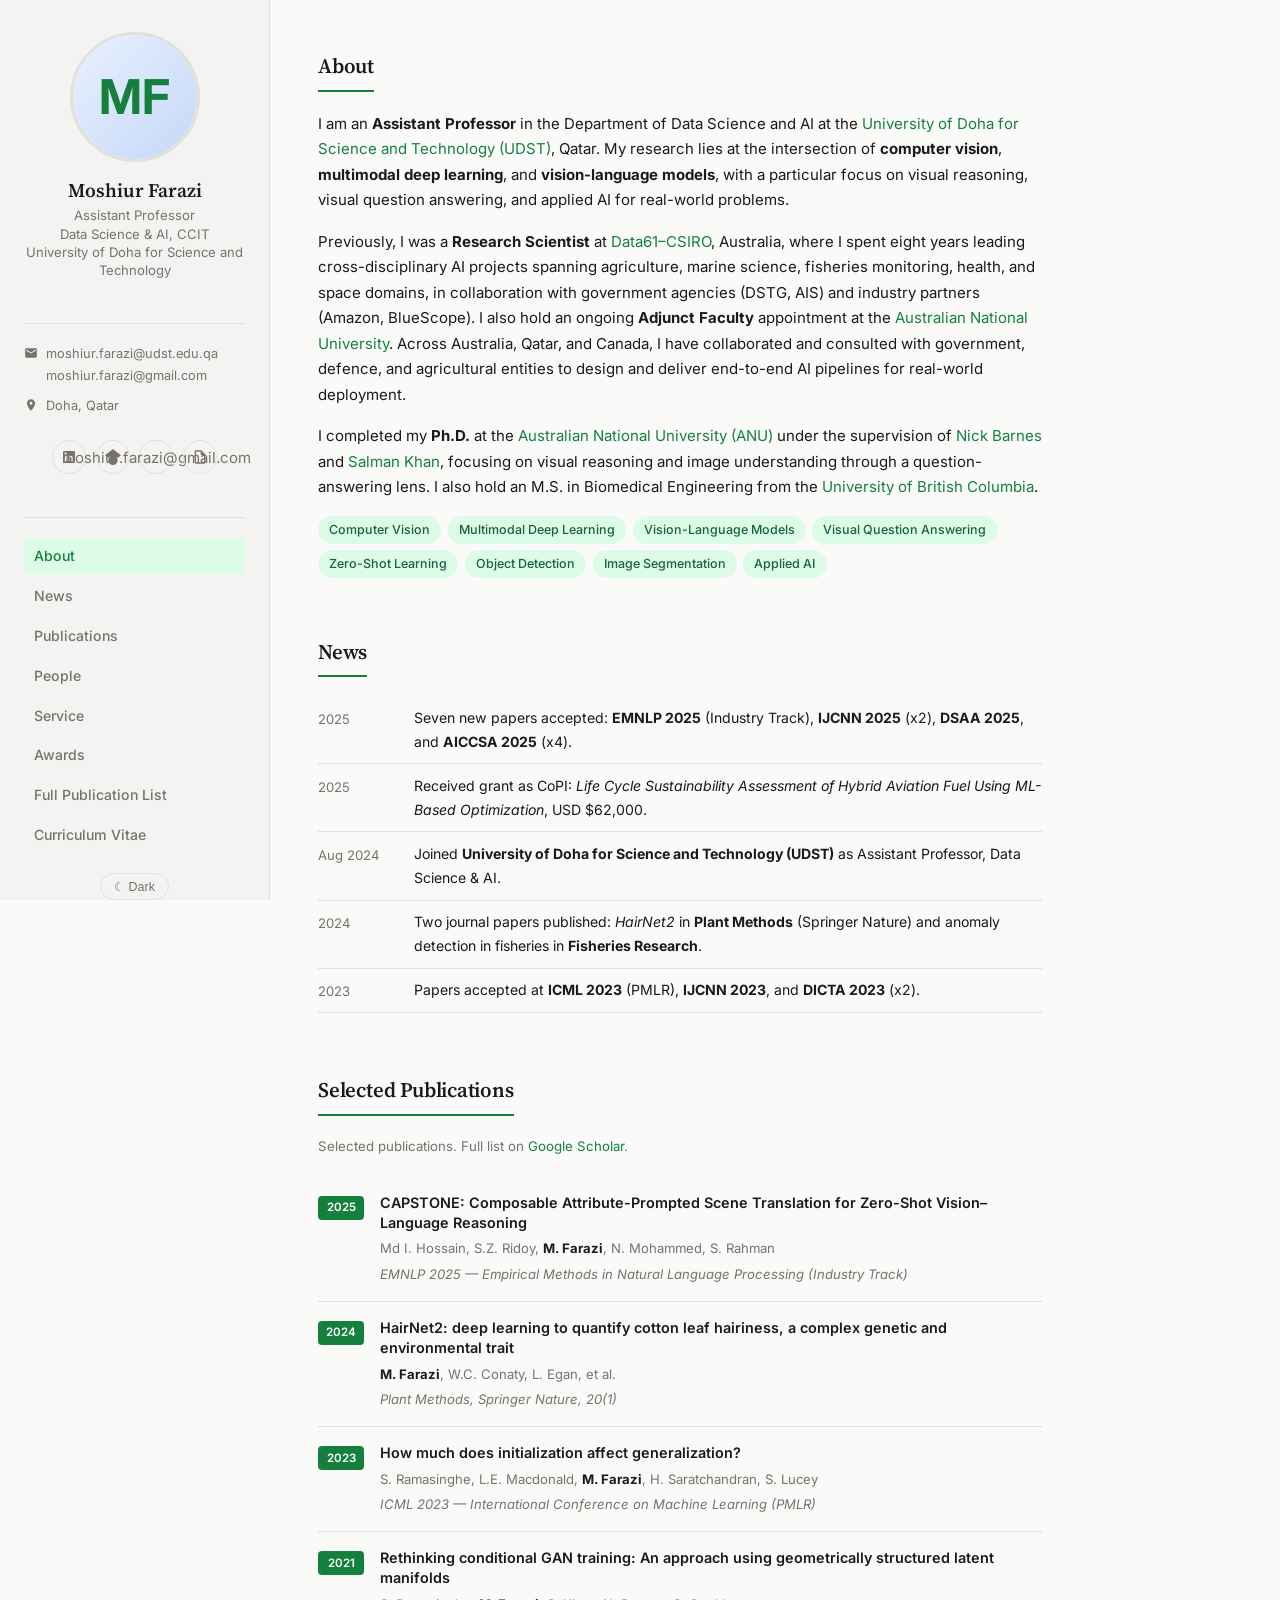
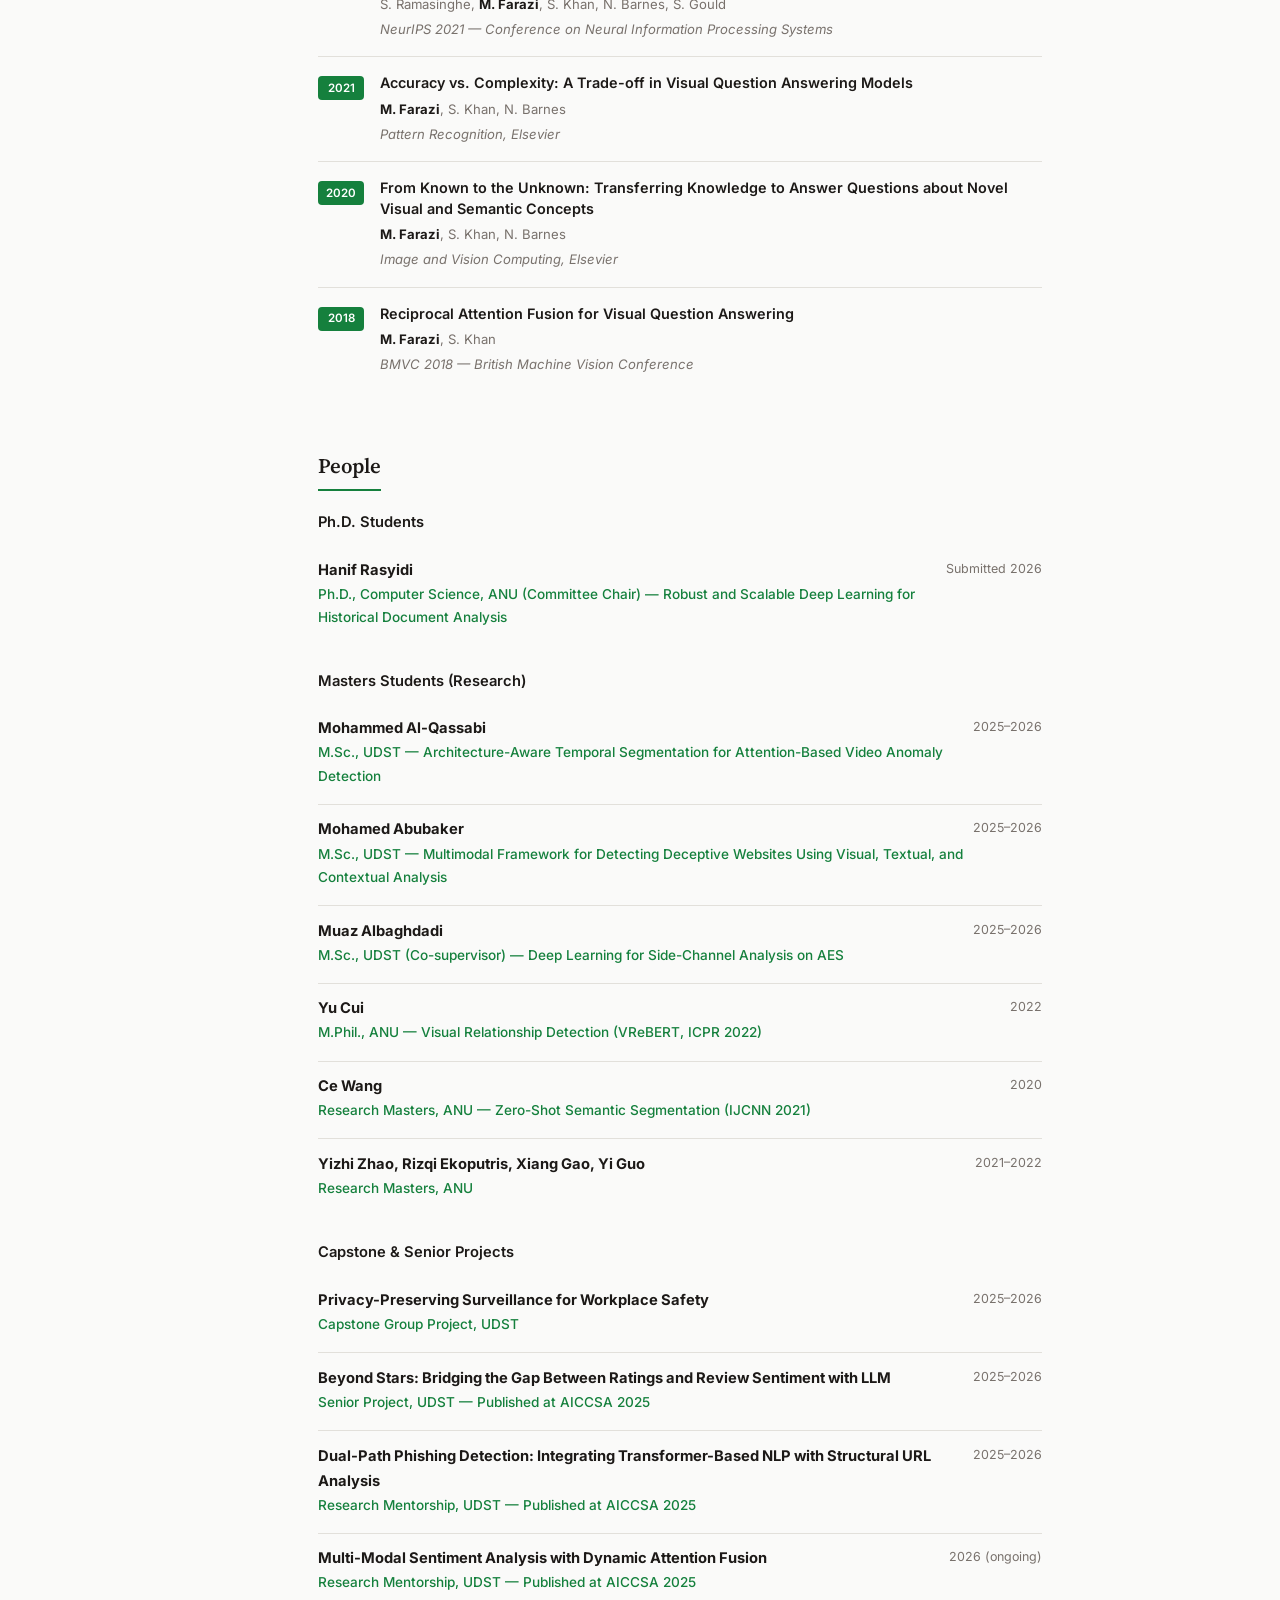
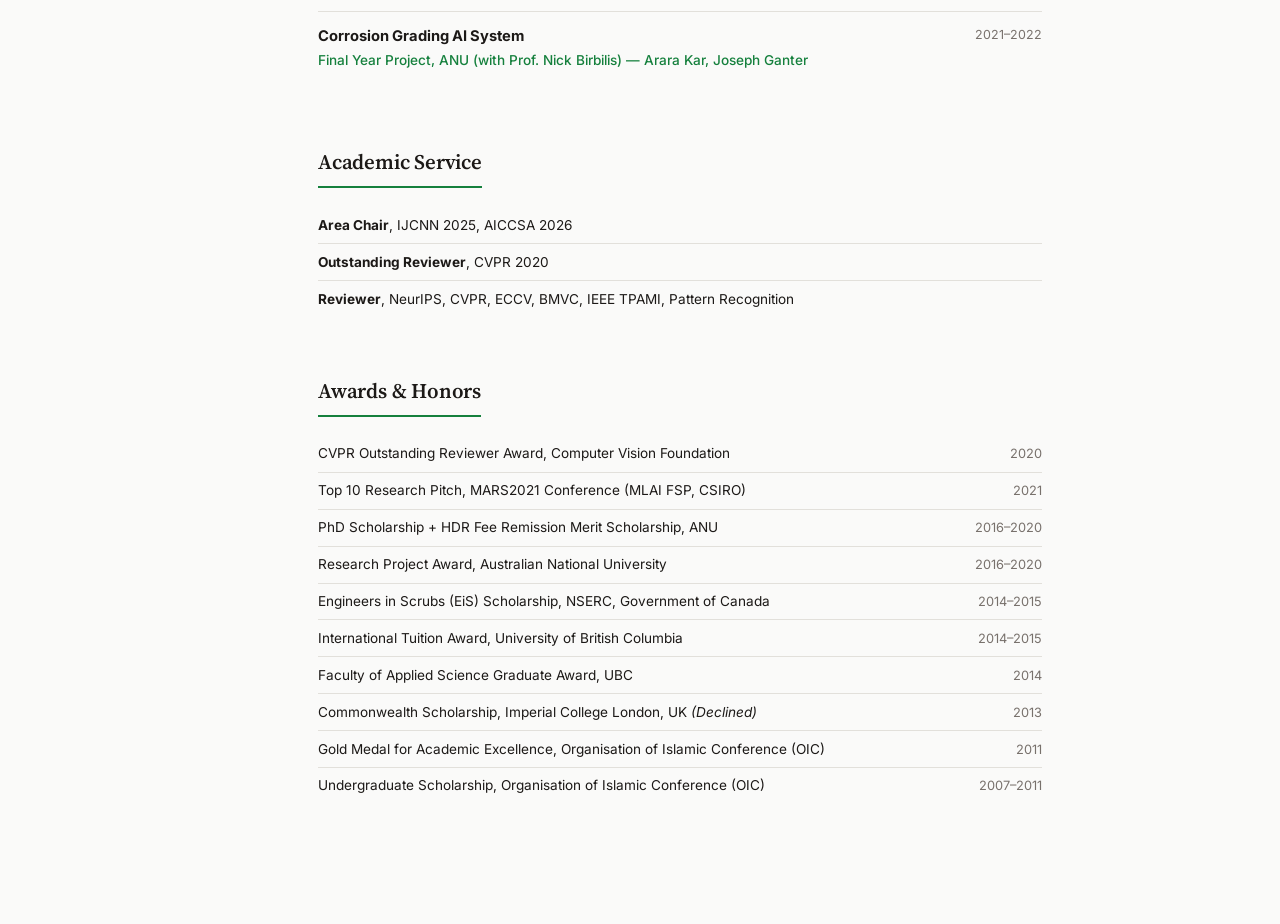
==== index.html @ 7d37bbed "Initial commit: personal academic website Static site with three pages (home, publications, CV) feat" ====
<!DOCTYPE html>
<html lang="en">
<head>
  <meta charset="UTF-8" />
  <meta name="viewport" content="width=device-width, initial-scale=1.0" />
  <title>Moshiur Farazi — AI & Computer Vision Researcher</title>
  <meta name="description" content="Moshiur Farazi — Assistant Professor at UDST, Doha, Qatar. AI and computer vision researcher specialising in applied AI, deep learning, and vision-language models. Experience delivering end-to-end AI solutions for government, defence, and agriculture in Australia, Qatar, and Canada." />
  <meta name="keywords" content="Moshiur Farazi, AI researcher, computer vision, applied AI, deep learning, Doha, Qatar, UDST, machine learning consultant, AI pipeline, defence AI, agriculture AI, vision-language models, chatbot, object detection, NLP" />
  <meta name="author" content="Moshiur Farazi" />
  <link rel="preconnect" href="https://fonts.googleapis.com" />
  <link rel="preconnect" href="https://fonts.gstatic.com" crossorigin />
  <link href="https://fonts.googleapis.com/css2?family=Source+Serif+4:ital,opsz,wght@0,8..60,400;0,8..60,600;1,8..60,400&family=Inter:wght@400;500;600;700&display=swap" rel="stylesheet" />
  <link rel="stylesheet" href="assets/css/style.css" />
</head>
<body>

<!-- Mobile header -->
<header class="mobile-header">
  <span class="mobile-logo">Moshiur Farazi</span>
  <button class="hamburger" id="hamburger" aria-label="Toggle menu">
    <svg viewBox="0 0 24 24"><path d="M3 6h18v2H3V6zm0 5h18v2H3v-2zm0 5h18v2H3v-2z"/></svg>
  </button>
</header>

<div class="layout">

  <!-- ===== SIDEBAR ===== -->
  <aside class="sidebar">
    <div class="sidebar-profile">
      <div class="profile-img-wrapper">
        <!-- Replace src with your actual photo, e.g. assets/img/profile.jpg -->
        <div class="profile-placeholder">MF</div>
      </div>
      <div class="sidebar-name">Moshiur Farazi</div>
      <div class="sidebar-title">
        Assistant Professor<br>
        Data Science &amp; AI, CCIT<br>
        University of Doha for Science and Technology
      </div>
    </div>

    <hr class="sidebar-divider" />

    <div class="sidebar-contact">
      <div class="sidebar-contact-item">
        <svg viewBox="0 0 24 24"><path d="M20 4H4c-1.1 0-2 .9-2 2v12c0 1.1.9 2 2 2h16c1.1 0 2-.9 2-2V6c0-1.1-.9-2-2-2zm0 4-8 5-8-5V6l8 5 8-5v2z"/></svg>
        <div>
          <a data-u="moshiur.farazi" data-d="udst.edu.qa"></a><br>
          <a data-u="moshiur.farazi" data-d="gmail.com"></a>
        </div>
      </div>
      <div class="sidebar-contact-item">
        <svg viewBox="0 0 24 24"><path d="M12 2C8.13 2 5 5.13 5 9c0 5.25 7 13 7 13s7-7.75 7-13c0-3.87-3.13-7-7-7zm0 9.5c-1.38 0-2.5-1.12-2.5-2.5s1.12-2.5 2.5-2.5 2.5 1.12 2.5 2.5-1.12 2.5-2.5 2.5z"/></svg>
        <span>Doha, Qatar</span>
      </div>
    </div>

    <!-- Social links -->
    <div class="sidebar-social">
      <!-- LinkedIn -->
      <a class="social-link" href="https://www.linkedin.com/in/moshiur-farazi/" target="_blank" rel="noopener" title="LinkedIn">
        <svg viewBox="0 0 24 24"><path d="M19 3a2 2 0 0 1 2 2v14a2 2 0 0 1-2 2H5a2 2 0 0 1-2-2V5a2 2 0 0 1 2-2h14m-.5 15.5v-5.3a3.26 3.26 0 0 0-3.26-3.26c-.85 0-1.84.52-2.32 1.3v-1.11h-2.79v8.37h2.79v-4.93c0-.77.62-1.4 1.39-1.4a1.4 1.4 0 0 1 1.4 1.4v4.93h2.79M6.88 8.56a1.68 1.68 0 0 0 1.68-1.68c0-.93-.75-1.69-1.68-1.69a1.69 1.69 0 0 0-1.69 1.69c0 .93.76 1.68 1.69 1.68m1.39 9.94v-8.37H5.5v8.37h2.77z"/></svg>
      </a>
      <!-- Google Scholar -->
      <a class="social-link" href="https://scholar.google.com/citations?user=qoytZAMAAAAJ&hl=en" target="_blank" rel="noopener" title="Google Scholar">
        <svg viewBox="0 0 24 24"><path d="M12 24a7 7 0 1 1 0-14 7 7 0 0 1 0 14zm0-24L0 9.5l4.838 3.94A8 8 0 0 1 12 10a8 8 0 0 1 7.162 3.44L24 9.5z"/></svg>
      </a>
      <!-- Email -->
      <a class="social-link" data-u="moshiur.farazi" data-d="gmail.com" title="Email">
        <svg viewBox="0 0 24 24"><path d="M20 4H4c-1.1 0-2 .9-2 2v12c0 1.1.9 2 2 2h16c1.1 0 2-.9 2-2V6c0-1.1-.9-2-2-2zm0 4-8 5-8-5V6l8 5 8-5v2z"/></svg>
      </a>
      <!-- CV / PDF -->
      <a class="social-link" href="cv.html" title="Curriculum Vitae">
        <svg viewBox="0 0 24 24"><path d="M14 2H6c-1.1 0-2 .9-2 2v16c0 1.1.9 2 2 2h12c1.1 0 2-.9 2-2V8l-6-6zm4 18H6V4h7v5h5v11z"/></svg>
      </a>
    </div>

    <hr class="sidebar-divider" />

    <nav>
      <ul class="sidebar-nav">
        <li><a href="#about">About</a></li>
        <li><a href="#news">News</a></li>
        <li><a href="#publications">Publications</a></li>
        <li><a href="#people">People</a></li>
        <li><a href="#service">Service</a></li>
        <li><a href="#awards">Awards</a></li>
        <li><a href="publications.html">Full Publication List</a></li>
        <li><a href="cv.html">Curriculum Vitae</a></li>
      </ul>
    </nav>

    <div class="sidebar-footer">
      <button class="theme-toggle" id="theme-toggle">&#9790; Dark</button>
    </div>
  </aside>

  <!-- ===== MAIN CONTENT ===== -->
  <main class="main-content">

    <!-- ABOUT -->
    <section id="about" class="section">
      <h2 class="section-title">About</h2>
      <div class="about-text">
        <p>
          I am an <strong>Assistant Professor</strong> in the Department of Data Science and AI at the
          <a href="https://www.udst.edu.qa" target="_blank" rel="noopener">University of Doha for Science and Technology (UDST)</a>, Qatar.
          My research lies at the intersection of <strong>computer vision</strong>, <strong>multimodal deep learning</strong>, and
          <strong>vision-language models</strong>, with a particular focus on visual reasoning, visual question answering,
          and applied AI for real-world problems.
        </p>
        <p>
          Previously, I was a <strong>Research Scientist</strong> at
          <a href="https://www.csiro.au/en/research/technology-space/ai" target="_blank" rel="noopener">Data61&ndash;CSIRO</a>,
          Australia, where I spent eight years leading cross-disciplinary AI projects spanning agriculture, marine science,
          fisheries monitoring, health, and space domains, in collaboration with government agencies (DSTG, AIS) and industry partners
          (Amazon, BlueScope). I also hold an ongoing <strong>Adjunct Faculty</strong> appointment at the
          <a href="https://www.anu.edu.au" target="_blank" rel="noopener">Australian National University</a>.
          Across Australia, Qatar, and Canada, I have collaborated and consulted with government, defence, and agricultural
          entities to design and deliver end-to-end AI pipelines for real-world deployment.
        </p>
        <p>
          I completed my <strong>Ph.D.</strong> at the
          <a href="https://www.anu.edu.au" target="_blank" rel="noopener">Australian National University (ANU)</a>
          under the supervision of
          <a href="https://nickbarnes.com.au" target="_blank" rel="noopener">Nick Barnes</a> and
          <a href="https://salman-h-khan.github.io" target="_blank" rel="noopener">Salman Khan</a>,
          focusing on visual reasoning and image understanding through a question-answering lens.
          I also hold an M.S. in Biomedical Engineering from the
          <a href="https://www.ubc.ca" target="_blank" rel="noopener">University of British Columbia</a>.
        </p>

        <div class="research-interests">
          <span class="tag">Computer Vision</span>
          <span class="tag">Multimodal Deep Learning</span>
          <span class="tag">Vision-Language Models</span>
          <span class="tag">Visual Question Answering</span>
          <span class="tag">Zero-Shot Learning</span>
          <span class="tag">Object Detection</span>
          <span class="tag">Image Segmentation</span>
          <span class="tag">Applied AI</span>
        </div>
      </div>
    </section>

    <!-- NEWS -->
    <section id="news" class="section">
      <h2 class="section-title">News</h2>
      <ul class="news-list" style="max-height:320px;overflow-y:auto;">
        <li class="news-item">
          <span class="news-date">2025</span>
          <span class="news-text">Seven new papers accepted: <strong>EMNLP 2025</strong> (Industry Track), <strong>IJCNN 2025</strong> (x2), <strong>DSAA 2025</strong>, and <strong>AICCSA 2025</strong> (x4).</span>
        </li>
        <li class="news-item">
          <span class="news-date">2025</span>
          <span class="news-text">Received grant as CoPI: <em>Life Cycle Sustainability Assessment of Hybrid Aviation Fuel Using ML-Based Optimization</em>, USD $62,000.</span>
        </li>
        <li class="news-item">
          <span class="news-date">Aug 2024</span>
          <span class="news-text">Joined <strong>University of Doha for Science and Technology (UDST)</strong> as Assistant Professor, Data Science &amp; AI.</span>
        </li>
        <li class="news-item">
          <span class="news-date">2024</span>
          <span class="news-text">Two journal papers published: <em>HairNet2</em> in <strong>Plant Methods</strong> (Springer Nature) and anomaly detection in fisheries in <strong>Fisheries Research</strong>.</span>
        </li>
        <li class="news-item">
          <span class="news-date">2023</span>
          <span class="news-text">Papers accepted at <strong>ICML 2023</strong> (PMLR), <strong>IJCNN 2023</strong>, and <strong>DICTA 2023</strong> (x2).</span>
        </li>
        <li class="news-item">
          <span class="news-date">Jul 2022</span>
          <span class="news-text">Promoted to <strong>Research Scientist</strong> at Data61&ndash;CSIRO, leading computer vision projects with government and industry partners.</span>
        </li>
        <li class="news-item">
          <span class="news-date">2021</span>
          <span class="news-text">Paper accepted at <strong>NeurIPS 2021</strong>: Rethinking conditional GAN training with geometrically structured latent manifolds.</span>
        </li>
        <li class="news-item">
          <span class="news-date">2020</span>
          <span class="news-text">Received <strong>CVPR Outstanding Reviewer Award</strong> from the Computer Vision Foundation.</span>
        </li>
      </ul>
    </section>

    <!-- SELECTED PUBLICATIONS -->
    <section id="publications" class="section">
      <h2 class="section-title">Selected Publications</h2>
      <p style="font-size:0.83rem;color:var(--text-muted);margin-bottom:1.2rem;">
        Selected publications. Full list on <a href="https://scholar.google.com/citations?user=qoytZAMAAAAJ&hl=en" target="_blank" rel="noopener">Google Scholar</a>.
      </p>
      <ul class="pub-list">

        <li class="pub-item">
          <span class="pub-year-badge">2025</span>
          <div class="pub-content">
            <div class="pub-title">CAPSTONE: Composable Attribute-Prompted Scene Translation for Zero-Shot Vision&ndash;Language Reasoning</div>
            <div class="pub-authors">Md I. Hossain, S.Z. Ridoy, <strong>M. Farazi</strong>, N. Mohammed, S. Rahman</div>
            <div class="pub-venue"><em>EMNLP 2025</em> &mdash; Empirical Methods in Natural Language Processing (Industry Track)</div>
          </div>
        </li>

        <li class="pub-item">
          <span class="pub-year-badge">2024</span>
          <div class="pub-content">
            <div class="pub-title">HairNet2: deep learning to quantify cotton leaf hairiness, a complex genetic and environmental trait</div>
            <div class="pub-authors"><strong>M. Farazi</strong>, W.C. Conaty, L. Egan, et al.</div>
            <div class="pub-venue"><em>Plant Methods</em>, Springer Nature, 20(1)</div>
          </div>
        </li>

        <li class="pub-item">
          <span class="pub-year-badge">2023</span>
          <div class="pub-content">
            <div class="pub-title">How much does initialization affect generalization?</div>
            <div class="pub-authors">S. Ramasinghe, L.E. Macdonald, <strong>M. Farazi</strong>, H. Saratchandran, S. Lucey</div>
            <div class="pub-venue"><em>ICML 2023</em> &mdash; International Conference on Machine Learning (PMLR)</div>
          </div>
        </li>

        <li class="pub-item">
          <span class="pub-year-badge">2021</span>
          <div class="pub-content">
            <div class="pub-title">Rethinking conditional GAN training: An approach using geometrically structured latent manifolds</div>
            <div class="pub-authors">S. Ramasinghe, <strong>M. Farazi</strong>, S. Khan, N. Barnes, S. Gould</div>
            <div class="pub-venue"><em>NeurIPS 2021</em> &mdash; Conference on Neural Information Processing Systems</div>
          </div>
        </li>

        <li class="pub-item">
          <span class="pub-year-badge">2021</span>
          <div class="pub-content">
            <div class="pub-title">Accuracy vs. Complexity: A Trade-off in Visual Question Answering Models</div>
            <div class="pub-authors"><strong>M. Farazi</strong>, S. Khan, N. Barnes</div>
            <div class="pub-venue"><em>Pattern Recognition</em>, Elsevier</div>
          </div>
        </li>

        <li class="pub-item">
          <span class="pub-year-badge">2020</span>
          <div class="pub-content">
            <div class="pub-title">From Known to the Unknown: Transferring Knowledge to Answer Questions about Novel Visual and Semantic Concepts</div>
            <div class="pub-authors"><strong>M. Farazi</strong>, S. Khan, N. Barnes</div>
            <div class="pub-venue"><em>Image and Vision Computing</em>, Elsevier</div>
          </div>
        </li>

        <li class="pub-item">
          <span class="pub-year-badge">2018</span>
          <div class="pub-content">
            <div class="pub-title">Reciprocal Attention Fusion for Visual Question Answering</div>
            <div class="pub-authors"><strong>M. Farazi</strong>, S. Khan</div>
            <div class="pub-venue"><em>BMVC 2018</em> &mdash; British Machine Vision Conference</div>
          </div>
        </li>

      </ul>
    </section>

    <!-- PEOPLE -->
    <section id="people" class="section">
      <h2 class="section-title">People</h2>

      <h3 style="font-size:0.92rem;font-weight:600;color:var(--text);margin-bottom:0.6rem;">Ph.D. Students</h3>
      <ul class="exp-list">
        <li class="exp-item">
          <div>
            <div class="exp-org">Hanif Rasyidi</div>
            <div class="exp-role">Ph.D., Computer Science, ANU (Committee Chair) &mdash; Robust and Scalable Deep Learning for Historical Document Analysis</div>
          </div>
          <div>
            <div class="exp-date">Submitted 2026</div>
          </div>
        </li>
      </ul>

      <h3 style="font-size:0.92rem;font-weight:600;color:var(--text);margin:1.5rem 0 0.6rem;">Masters Students (Research)</h3>
      <ul class="exp-list">
        <li class="exp-item">
          <div>
            <div class="exp-org">Mohammed Al-Qassabi</div>
            <div class="exp-role">M.Sc., UDST &mdash; Architecture-Aware Temporal Segmentation for Attention-Based Video Anomaly Detection</div>
          </div>
          <div><div class="exp-date">2025&ndash;2026</div></div>
        </li>
        <li class="exp-item">
          <div>
            <div class="exp-org">Mohamed Abubaker</div>
            <div class="exp-role">M.Sc., UDST &mdash; Multimodal Framework for Detecting Deceptive Websites Using Visual, Textual, and Contextual Analysis</div>
          </div>
          <div><div class="exp-date">2025&ndash;2026</div></div>
        </li>
        <li class="exp-item">
          <div>
            <div class="exp-org">Muaz Albaghdadi</div>
            <div class="exp-role">M.Sc., UDST (Co-supervisor) &mdash; Deep Learning for Side-Channel Analysis on AES</div>
          </div>
          <div><div class="exp-date">2025&ndash;2026</div></div>
        </li>
        <li class="exp-item">
          <div>
            <div class="exp-org">Yu Cui</div>
            <div class="exp-role">M.Phil., ANU &mdash; Visual Relationship Detection (VReBERT, ICPR 2022)</div>
          </div>
          <div><div class="exp-date">2022</div></div>
        </li>
        <li class="exp-item">
          <div>
            <div class="exp-org">Ce Wang</div>
            <div class="exp-role">Research Masters, ANU &mdash; Zero-Shot Semantic Segmentation (IJCNN 2021)</div>
          </div>
          <div><div class="exp-date">2020</div></div>
        </li>
        <li class="exp-item">
          <div>
            <div class="exp-org">Yizhi Zhao, Rizqi Ekoputris, Xiang Gao, Yi Guo</div>
            <div class="exp-role">Research Masters, ANU</div>
          </div>
          <div><div class="exp-date">2021&ndash;2022</div></div>
        </li>
      </ul>

      <h3 style="font-size:0.92rem;font-weight:600;color:var(--text);margin:1.5rem 0 0.6rem;">Capstone &amp; Senior Projects</h3>
      <ul class="exp-list">
        <li class="exp-item">
          <div>
            <div class="exp-org">Privacy-Preserving Surveillance for Workplace Safety</div>
            <div class="exp-role">Capstone Group Project, UDST</div>
          </div>
          <div><div class="exp-date">2025&ndash;2026</div></div>
        </li>
        <li class="exp-item">
          <div>
            <div class="exp-org">Beyond Stars: Bridging the Gap Between Ratings and Review Sentiment with LLM</div>
            <div class="exp-role">Senior Project, UDST &mdash; Published at AICCSA 2025</div>
          </div>
          <div><div class="exp-date">2025&ndash;2026</div></div>
        </li>
        <li class="exp-item">
          <div>
            <div class="exp-org">Dual-Path Phishing Detection: Integrating Transformer-Based NLP with Structural URL Analysis</div>
            <div class="exp-role">Research Mentorship, UDST &mdash; Published at AICCSA 2025</div>
          </div>
          <div><div class="exp-date">2025&ndash;2026</div></div>
        </li>
        <li class="exp-item">
          <div>
            <div class="exp-org">Multi-Modal Sentiment Analysis with Dynamic Attention Fusion</div>
            <div class="exp-role">Research Mentorship, UDST &mdash; Published at AICCSA 2025</div>
          </div>
          <div><div class="exp-date">2026 (ongoing)</div></div>
        </li>
        <li class="exp-item">
          <div>
            <div class="exp-org">Corrosion Grading AI System</div>
            <div class="exp-role">Final Year Project, ANU (with Prof. Nick Birbilis) &mdash; Arara Kar, Joseph Ganter</div>
          </div>
          <div><div class="exp-date">2021&ndash;2022</div></div>
        </li>
      </ul>
    </section>

    <!-- SERVICE -->
    <section id="service" class="section">
      <h2 class="section-title">Academic Service</h2>
      <ul class="award-list">
        <li class="award-item">
          <span class="award-name"><strong>Area Chair</strong>, IJCNN 2025, AICCSA 2026</span>
        </li>
        <li class="award-item">
          <span class="award-name"><strong>Outstanding Reviewer</strong>, CVPR 2020</span>
        </li>
        <li class="award-item">
          <span class="award-name"><strong>Reviewer</strong>, NeurIPS, CVPR, ECCV, BMVC, IEEE TPAMI, Pattern Recognition</span>
        </li>
      </ul>
    </section>

    <!-- AWARDS -->
    <section id="awards" class="section">
      <h2 class="section-title">Awards &amp; Honors</h2>
      <ul class="award-list">
        <li class="award-item">
          <span class="award-name">CVPR Outstanding Reviewer Award, Computer Vision Foundation</span>
          <span class="award-year">2020</span>
        </li>
        <li class="award-item">
          <span class="award-name">Top 10 Research Pitch, MARS2021 Conference (MLAI FSP, CSIRO)</span>
          <span class="award-year">2021</span>
        </li>
        <li class="award-item">
          <span class="award-name">PhD Scholarship + HDR Fee Remission Merit Scholarship, ANU</span>
          <span class="award-year">2016&ndash;2020</span>
        </li>
        <li class="award-item">
          <span class="award-name">Research Project Award, Australian National University</span>
          <span class="award-year">2016&ndash;2020</span>
        </li>
        <li class="award-item">
          <span class="award-name">Engineers in Scrubs (EiS) Scholarship, NSERC, Government of Canada</span>
          <span class="award-year">2014&ndash;2015</span>
        </li>
        <li class="award-item">
          <span class="award-name">International Tuition Award, University of British Columbia</span>
          <span class="award-year">2014&ndash;2015</span>
        </li>
        <li class="award-item">
          <span class="award-name">Faculty of Applied Science Graduate Award, UBC</span>
          <span class="award-year">2014</span>
        </li>
        <li class="award-item">
          <span class="award-name">Commonwealth Scholarship, Imperial College London, UK <em>(Declined)</em></span>
          <span class="award-year">2013</span>
        </li>
        <li class="award-item">
          <span class="award-name">Gold Medal for Academic Excellence, Organisation of Islamic Conference (OIC)</span>
          <span class="award-year">2011</span>
        </li>
        <li class="award-item">
          <span class="award-name">Undergraduate Scholarship, Organisation of Islamic Conference (OIC)</span>
          <span class="award-year">2007&ndash;2011</span>
        </li>
      </ul>
    </section>

  </main>
</div>

<script src="assets/js/main.js"></script>
</body>
</html>
---- assets/css/style.css ----
/* =============================================
   Moshiur Farazi — Personal Academic Website
   Inspired by al-folio
   ============================================= */

/* --- Base & Reset --- */
*, *::before, *::after { box-sizing: border-box; margin: 0; padding: 0; }

:root {
  --sidebar-w: 270px;
  --accent: #15803d;
  --accent-hover: #166534;
  --bg: #fafaf9;
  --bg-sidebar: #f3f4f2;
  --text: #1c1917;
  --text-muted: #78716c;
  --border: #e2e0db;
  --link: #15803d;
  --tag-bg: #dcfce7;
  --tag-color: #166534;
  --transition: 0.2s ease;
  --font-main: 'Source Serif 4', 'Georgia', serif;
  --font-ui: 'Inter', system-ui, sans-serif;
}

[data-theme="dark"] {
  --bg: #171712;
  --bg-sidebar: #1e1e18;
  --text: #e8e5de;
  --text-muted: #a8a095;
  --border: #33322c;
  --link: #4ade80;
  --accent: #4ade80;
  --accent-hover: #86efac;
  --tag-bg: #14532d;
  --tag-color: #4ade80;
}

html { scroll-behavior: smooth; }

body {
  font-family: var(--font-ui);
  font-size: 15px;
  line-height: 1.7;
  color: var(--text);
  background: var(--bg);
  min-height: 100vh;
}

a { color: var(--link); text-decoration: none; transition: color var(--transition); }
a:hover { color: var(--accent-hover); text-decoration: underline; }

/* --- Layout --- */
.layout {
  display: flex;
  min-height: 100vh;
}

/* --- Sidebar --- */
.sidebar {
  width: var(--sidebar-w);
  min-width: var(--sidebar-w);
  background: var(--bg-sidebar);
  border-right: 1px solid var(--border);
  position: fixed;
  top: 0;
  left: 0;
  height: 100vh;
  overflow-y: auto;
  display: flex;
  flex-direction: column;
  padding: 2rem 1.5rem;
  z-index: 100;
}

.sidebar-profile {
  text-align: center;
  margin-bottom: 1.5rem;
}

.profile-img-wrapper {
  width: 130px;
  height: 130px;
  border-radius: 50%;
  overflow: hidden;
  margin: 0 auto 1rem;
  border: 3px solid var(--border);
}

.profile-img-wrapper img {
  width: 100%;
  height: 100%;
  object-fit: cover;
}

.profile-placeholder {
  width: 100%;
  height: 100%;
  background: linear-gradient(135deg, #e8f0fe, #c5d8f8);
  display: flex;
  align-items: center;
  justify-content: center;
  font-size: 3rem;
  color: var(--accent);
  font-weight: 700;
}

.sidebar-name {
  font-family: var(--font-main);
  font-size: 1.2rem;
  font-weight: 600;
  color: var(--text);
  margin-bottom: 0.2rem;
  line-height: 1.3;
}

.sidebar-title {
  font-size: 0.82rem;
  color: var(--text-muted);
  line-height: 1.4;
}

.sidebar-divider {
  border: none;
  border-top: 1px solid var(--border);
  margin: 1.2rem 0;
}

/* Contact info */
.sidebar-contact {
  font-size: 0.8rem;
  color: var(--text-muted);
  margin-bottom: 1rem;
}

.sidebar-contact-item {
  display: flex;
  align-items: flex-start;
  gap: 0.5rem;
  margin-bottom: 0.5rem;
}

.sidebar-contact-item svg {
  width: 14px;
  height: 14px;
  flex-shrink: 0;
  margin-top: 3px;
  fill: var(--text-muted);
}

.sidebar-contact-item a {
  color: var(--text-muted);
  word-break: break-all;
}

.sidebar-contact-item a:hover { color: var(--accent); text-decoration: none; }

/* Social icons */
.sidebar-social {
  display: flex;
  justify-content: center;
  gap: 0.6rem;
  margin-bottom: 1.5rem;
  flex-wrap: wrap;
}

.social-link {
  display: flex;
  align-items: center;
  justify-content: center;
  width: 34px;
  height: 34px;
  border-radius: 50%;
  border: 1px solid var(--border);
  color: var(--text-muted);
  transition: all var(--transition);
}

.social-link:hover {
  border-color: var(--accent);
  color: var(--accent);
  background: var(--tag-bg);
  text-decoration: none;
}

.social-link svg { width: 16px; height: 16px; fill: currentColor; }

/* Nav */
.sidebar-nav { list-style: none; }
.sidebar-nav li { margin-bottom: 0.2rem; }
.sidebar-nav a {
  display: block;
  padding: 0.4rem 0.6rem;
  border-radius: 6px;
  color: var(--text-muted);
  font-size: 0.88rem;
  font-weight: 500;
  transition: all var(--transition);
}
.sidebar-nav a:hover, .sidebar-nav a.active {
  background: var(--tag-bg);
  color: var(--accent);
  text-decoration: none;
}

/* Theme toggle at bottom */
.sidebar-footer {
  margin-top: auto;
  padding-top: 1rem;
  text-align: center;
}

.theme-toggle {
  background: none;
  border: 1px solid var(--border);
  border-radius: 20px;
  padding: 0.3rem 0.8rem;
  cursor: pointer;
  font-size: 0.78rem;
  color: var(--text-muted);
  transition: all var(--transition);
  display: inline-flex;
  align-items: center;
  gap: 0.4rem;
}

.theme-toggle:hover { border-color: var(--accent); color: var(--accent); }

/* --- Main Content --- */
.main-content {
  margin-left: var(--sidebar-w);
  flex: 1;
  max-width: 820px;
  padding: 3rem 3rem 4rem;
}

/* --- Sections --- */
.section { margin-bottom: 3.5rem; }

.section-title {
  font-family: var(--font-main);
  font-size: 1.3rem;
  font-weight: 600;
  color: var(--text);
  margin-bottom: 1.2rem;
  padding-bottom: 0.4rem;
  border-bottom: 2px solid var(--accent);
  display: inline-block;
  letter-spacing: -0.01em;
}

/* --- About --- */
.about-text p { margin-bottom: 1rem; }
.about-text p:last-child { margin-bottom: 0; }

.research-interests {
  margin-top: 1rem;
  display: flex;
  flex-wrap: wrap;
  gap: 0.4rem;
}

.tag {
  display: inline-block;
  padding: 0.2rem 0.7rem;
  border-radius: 20px;
  background: var(--tag-bg);
  color: var(--tag-color);
  font-size: 0.78rem;
  font-weight: 500;
}

/* --- News --- */
.news-list { list-style: none; }
.news-item {
  display: flex;
  gap: 1rem;
  padding: 0.6rem 0;
  border-bottom: 1px solid var(--border);
  font-size: 0.88rem;
}
.news-item:last-child { border-bottom: none; }
.news-date { color: var(--text-muted); white-space: nowrap; min-width: 80px; font-size: 0.82rem; padding-top: 2px; }
.news-text { color: var(--text); }

/* --- Publications --- */
.pub-list { list-style: none; }

.pub-item {
  display: flex;
  gap: 1rem;
  padding: 1rem 0;
  border-bottom: 1px solid var(--border);
}
.pub-item:last-child { border-bottom: none; }

.pub-year-badge {
  min-width: 46px;
  height: 24px;
  background: var(--accent);
  color: white;
  border-radius: 4px;
  font-size: 0.72rem;
  font-weight: 600;
  display: flex;
  align-items: center;
  justify-content: center;
  flex-shrink: 0;
  margin-top: 3px;
}

.pub-content { flex: 1; }

.pub-title {
  font-weight: 600;
  font-size: 0.9rem;
  color: var(--text);
  line-height: 1.4;
  margin-bottom: 0.25rem;
}

.pub-authors {
  font-size: 0.82rem;
  color: var(--text-muted);
  margin-bottom: 0.2rem;
}

.pub-authors strong { color: var(--text); }

.pub-venue {
  font-size: 0.82rem;
  color: var(--text-muted);
  font-style: italic;
}

.pub-venue strong { font-style: normal; color: var(--accent); }

.pub-links {
  display: flex;
  gap: 0.4rem;
  margin-top: 0.4rem;
  flex-wrap: wrap;
}

.pub-link {
  font-size: 0.72rem;
  padding: 0.15rem 0.5rem;
  border-radius: 4px;
  border: 1px solid var(--border);
  color: var(--text-muted);
  transition: all var(--transition);
}

.pub-link:hover {
  border-color: var(--accent);
  color: var(--accent);
  text-decoration: none;
}

.pub-link.pdf { border-color: var(--accent); color: var(--accent); }

.view-all-link {
  display: inline-block;
  margin-top: 1rem;
  font-size: 0.85rem;
  font-weight: 600;
}

/* --- Experience --- */
.exp-list { list-style: none; }

.exp-item {
  padding: 0.8rem 0;
  border-bottom: 1px solid var(--border);
  display: grid;
  grid-template-columns: 1fr auto;
  gap: 0.5rem;
}
.exp-item:last-child { border-bottom: none; }

.exp-org {
  font-weight: 700;
  font-size: 0.92rem;
  color: var(--text);
}
.exp-role {
  font-size: 0.85rem;
  color: var(--accent);
  font-weight: 500;
  margin-bottom: 0.2rem;
}
.exp-date {
  font-size: 0.78rem;
  color: var(--text-muted);
  white-space: nowrap;
  text-align: right;
}
.exp-loc {
  font-size: 0.78rem;
  color: var(--text-muted);
  text-align: right;
}
.exp-bullets {
  grid-column: 1 / -1;
  list-style: none;
  margin-top: 0.3rem;
}
.exp-bullets li {
  font-size: 0.83rem;
  color: var(--text-muted);
  padding-left: 1rem;
  position: relative;
  margin-bottom: 0.2rem;
}
.exp-bullets li::before {
  content: '–';
  position: absolute;
  left: 0;
}

/* --- Education --- */
.edu-item {
  padding: 0.8rem 0;
  border-bottom: 1px solid var(--border);
  display: grid;
  grid-template-columns: 1fr auto;
  align-items: start;
  gap: 0.3rem;
}
.edu-item:last-child { border-bottom: none; }
.edu-degree { font-weight: 600; font-size: 0.9rem; }
.edu-school { font-size: 0.85rem; color: var(--text-muted); }
.edu-thesis { font-size: 0.8rem; color: var(--text-muted); font-style: italic; margin-top: 0.15rem; }
.edu-year { font-size: 0.85rem; color: var(--text-muted); white-space: nowrap; }
.edu-badge {
  font-size: 0.72rem;
  color: #d4880c;
  font-weight: 600;
}

/* --- Awards --- */
.award-list { list-style: none; }
.award-item {
  display: flex;
  justify-content: space-between;
  align-items: baseline;
  padding: 0.4rem 0;
  border-bottom: 1px solid var(--border);
  font-size: 0.85rem;
  gap: 1rem;
}
.award-item:last-child { border-bottom: none; }
.award-name { color: var(--text); }
.award-year { color: var(--text-muted); white-space: nowrap; font-size: 0.8rem; }

/* --- Mobile header (hamburger) --- */
.mobile-header {
  display: none;
  position: fixed;
  top: 0; left: 0; right: 0;
  height: 56px;
  background: var(--bg-sidebar);
  border-bottom: 1px solid var(--border);
  align-items: center;
  justify-content: space-between;
  padding: 0 1rem;
  z-index: 200;
}

.mobile-logo { font-weight: 700; font-size: 1rem; color: var(--text); }

.hamburger {
  background: none;
  border: none;
  cursor: pointer;
  padding: 0.4rem;
  color: var(--text);
}

.hamburger svg { width: 22px; height: 22px; fill: currentColor; }

/* --- Responsive --- */
@media (max-width: 768px) {
  .mobile-header { display: flex; }

  .sidebar {
    transform: translateX(-100%);
    transition: transform 0.3s ease;
    top: 56px;
    height: calc(100vh - 56px);
  }

  .sidebar.open { transform: translateX(0); }

  .main-content {
    margin-left: 0;
    padding: 5rem 1.2rem 3rem;
    max-width: 100%;
  }

  .pub-item { flex-direction: column; gap: 0.5rem; }
  .exp-item { grid-template-columns: 1fr; }
  .exp-date, .exp-loc { text-align: left; }
  .edu-item { grid-template-columns: 1fr; }
}

/* --- Publications Page specific --- */
.pub-section-title {
  font-size: 1.1rem;
  font-weight: 700;
  color: var(--text);
  margin: 2rem 0 0.8rem;
  display: flex;
  align-items: center;
  gap: 0.5rem;
}

.pub-section-title::after {
  content: '';
  flex: 1;
  height: 1px;
  background: var(--border);
}

.pub-number {
  font-size: 0.75rem;
  color: var(--text-muted);
  min-width: 32px;
  padding-top: 3px;
}
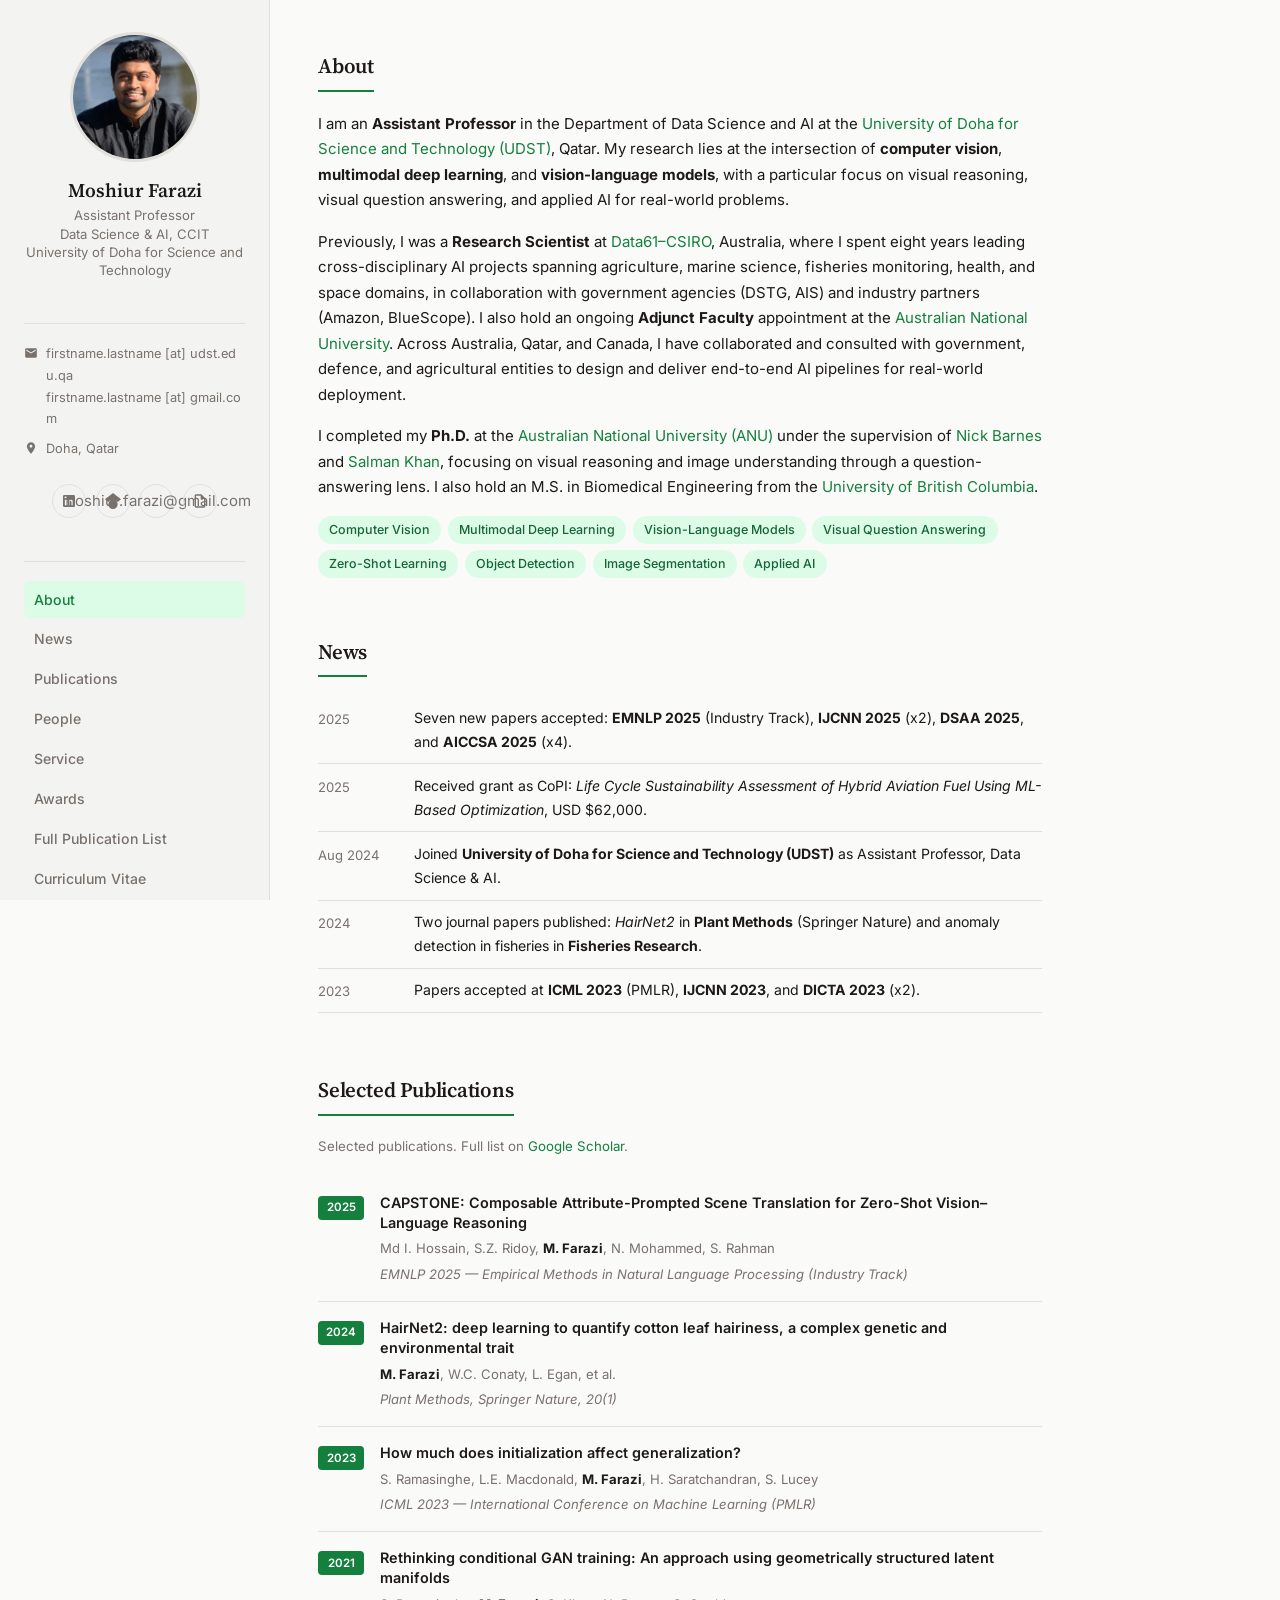
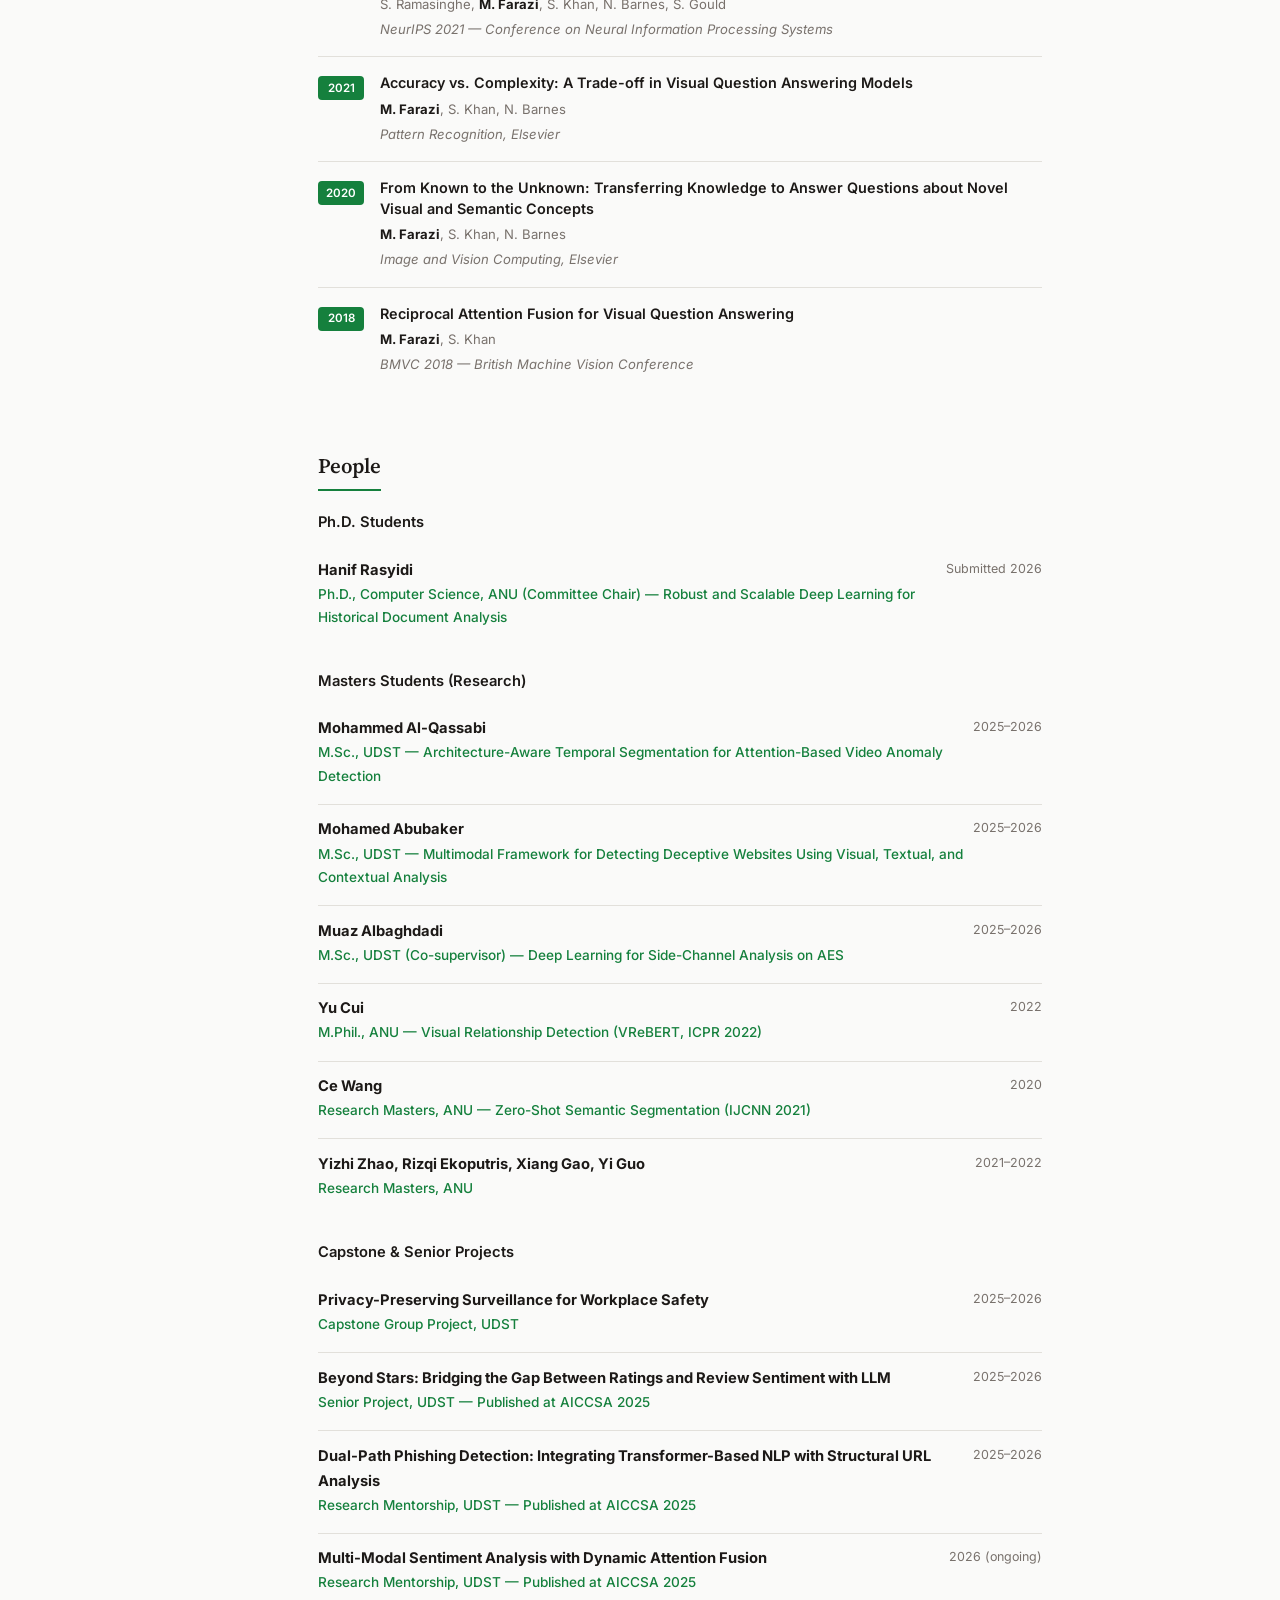
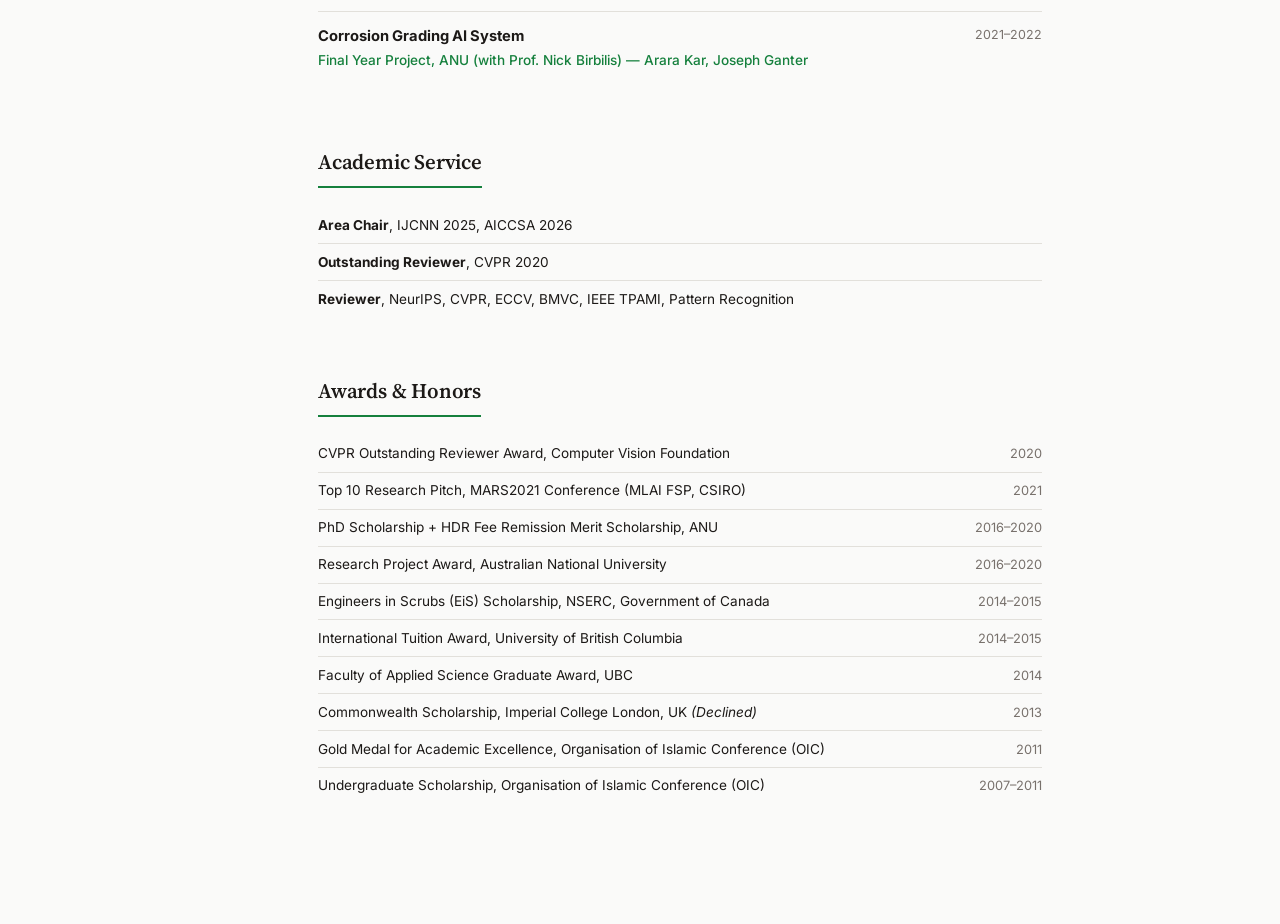
==== commit b1098daa: "Add profile photo and obfuscate email display - Add profile photo replacing MF placeholder across al" ====
--- a/index.html
+++ b/index.html
@@ -29,7 +29,7 @@
     <div class="sidebar-profile">
       <div class="profile-img-wrapper">
         <!-- Replace src with your actual photo, e.g. assets/img/profile.jpg -->
-        <div class="profile-placeholder">MF</div>
+        <img src="assets/img/profile.jpg" alt="Moshiur Farazi">
       </div>
       <div class="sidebar-name">Moshiur Farazi</div>
       <div class="sidebar-title">
@@ -45,8 +45,8 @@
       <div class="sidebar-contact-item">
         <svg viewBox="0 0 24 24"><path d="M20 4H4c-1.1 0-2 .9-2 2v12c0 1.1.9 2 2 2h16c1.1 0 2-.9 2-2V6c0-1.1-.9-2-2-2zm0 4-8 5-8-5V6l8 5 8-5v2z"/></svg>
         <div>
-          <a data-u="moshiur.farazi" data-d="udst.edu.qa"></a><br>
-          <a data-u="moshiur.farazi" data-d="gmail.com"></a>
+          <a data-u="moshiur.farazi" data-d="udst.edu.qa">firstname.lastname [at] udst.edu.qa</a><br>
+          <a data-u="moshiur.farazi" data-d="gmail.com">firstname.lastname [at] gmail.com</a>
         </div>
       </div>
       <div class="sidebar-contact-item">
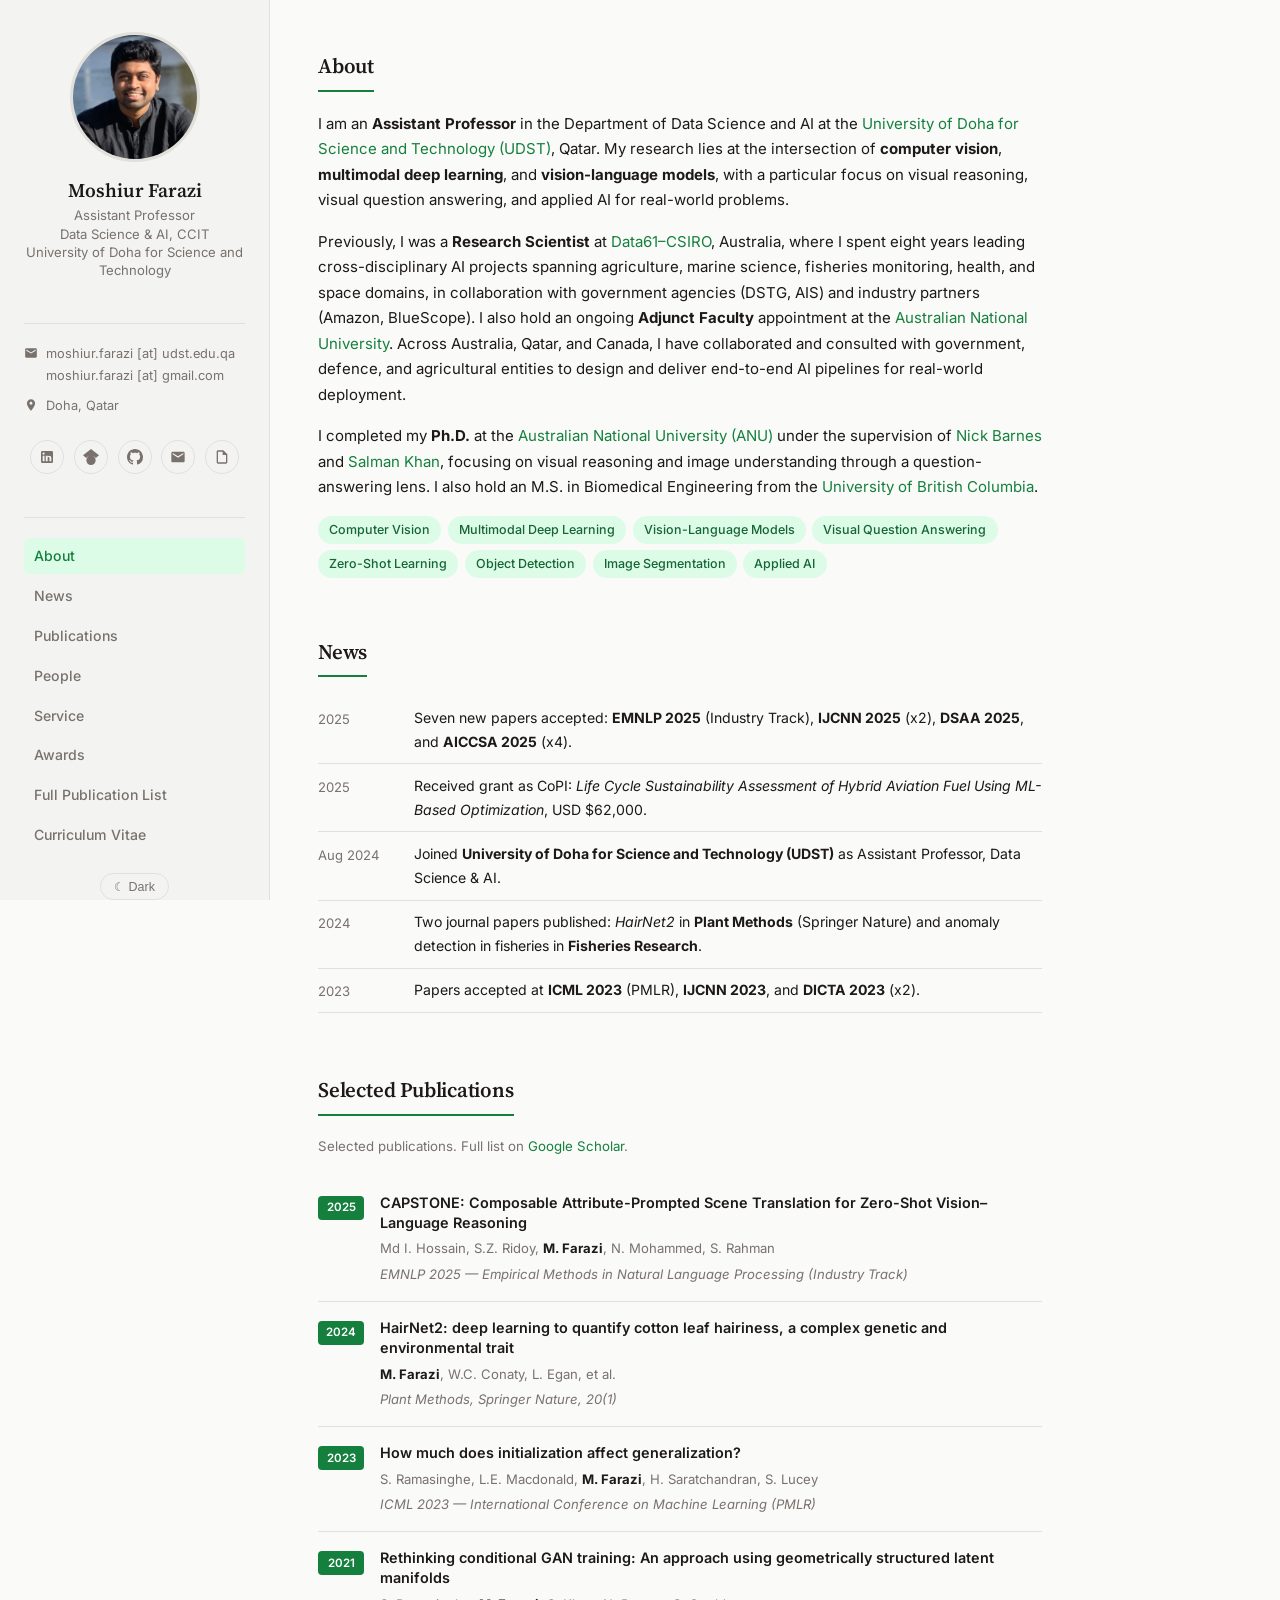
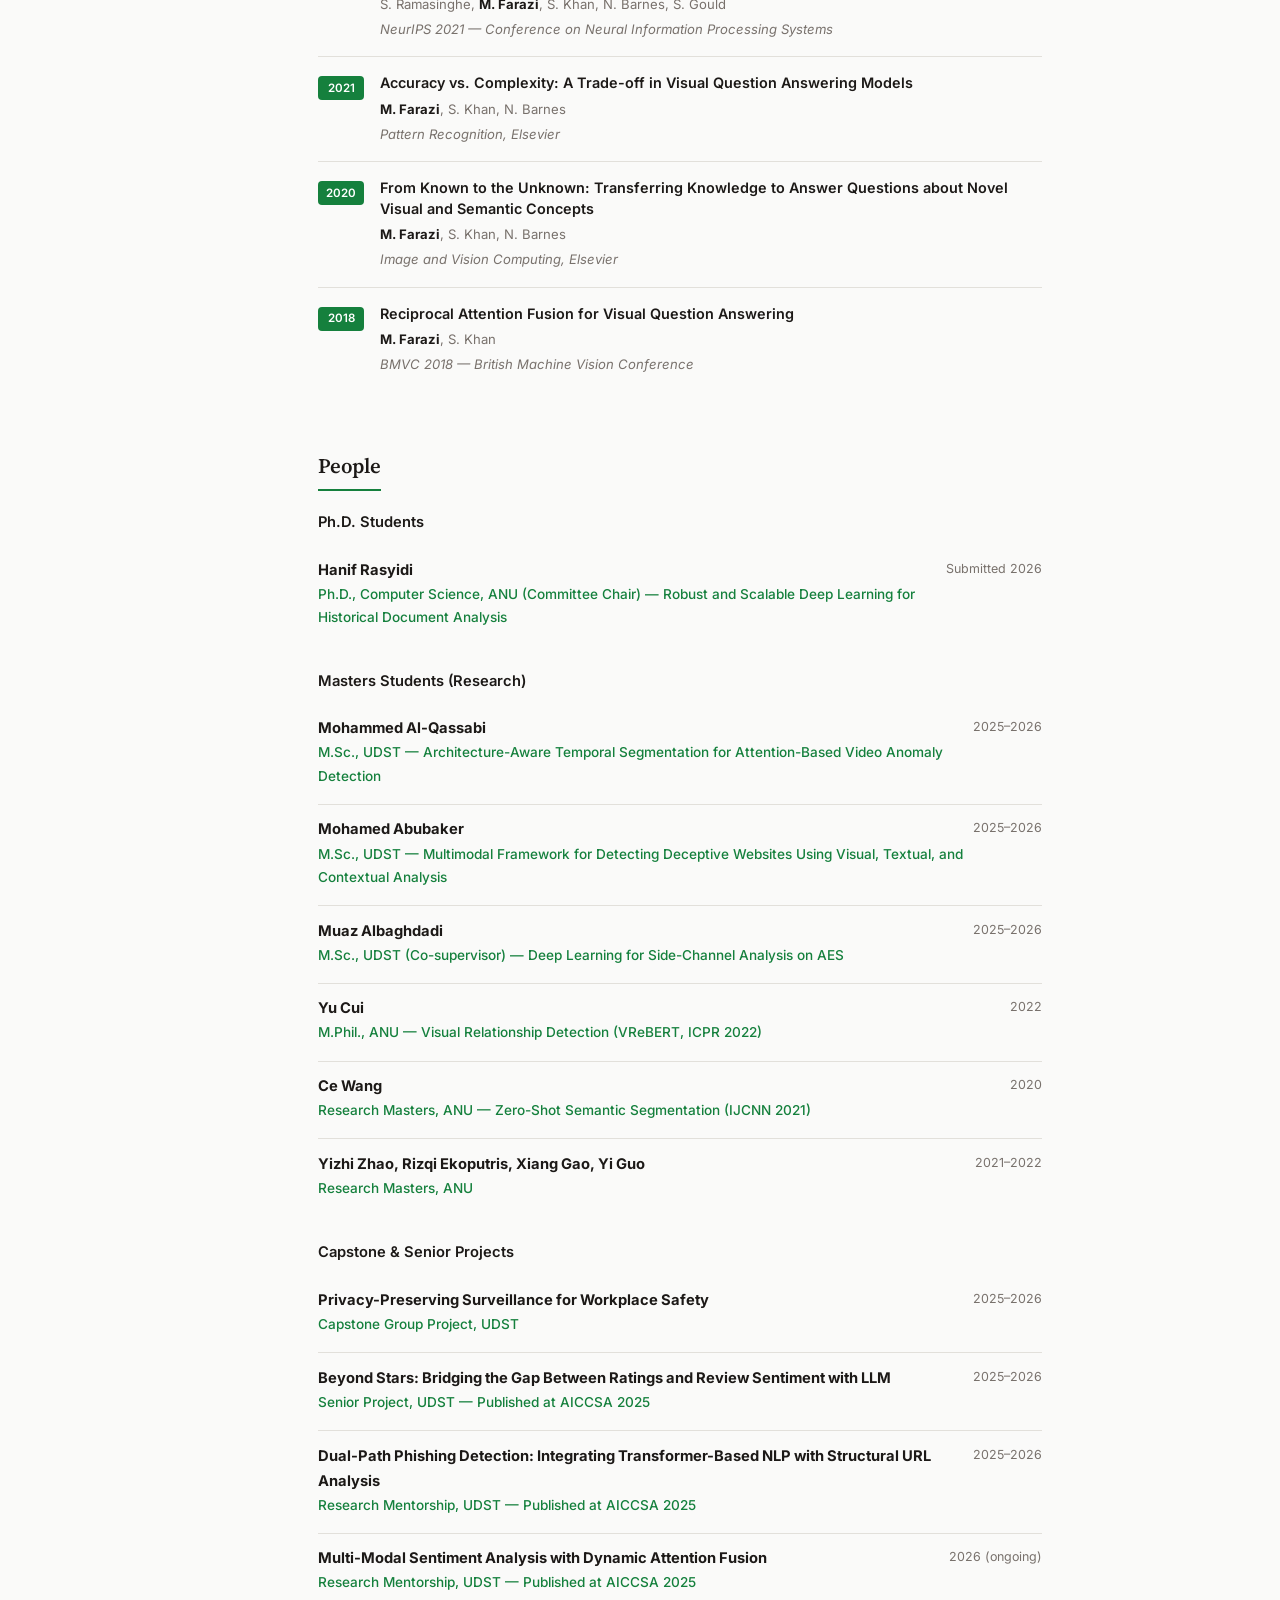
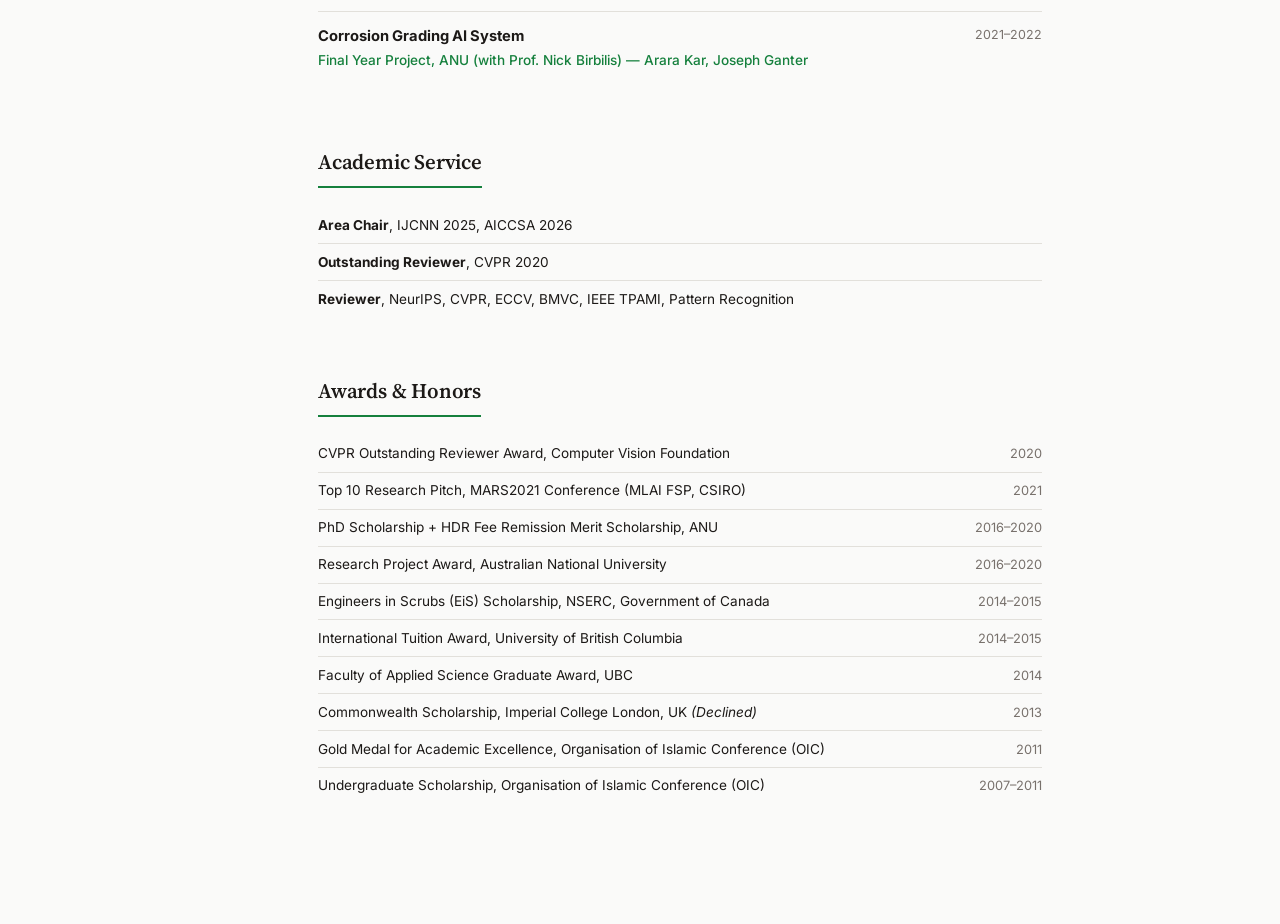
==== commit 433ef410: "Update email display and add GitHub icon - Emails now show as moshiur.farazi [at] domain format - Fi" ====
--- a/index.html
+++ b/index.html
@@ -45,8 +45,8 @@
       <div class="sidebar-contact-item">
         <svg viewBox="0 0 24 24"><path d="M20 4H4c-1.1 0-2 .9-2 2v12c0 1.1.9 2 2 2h16c1.1 0 2-.9 2-2V6c0-1.1-.9-2-2-2zm0 4-8 5-8-5V6l8 5 8-5v2z"/></svg>
         <div>
-          <a data-u="moshiur.farazi" data-d="udst.edu.qa">firstname.lastname [at] udst.edu.qa</a><br>
-          <a data-u="moshiur.farazi" data-d="gmail.com">firstname.lastname [at] gmail.com</a>
+          <a data-u="moshiur.farazi" data-d="udst.edu.qa">moshiur.farazi [at] udst.edu.qa</a><br>
+          <a data-u="moshiur.farazi" data-d="gmail.com">moshiur.farazi [at] gmail.com</a>
         </div>
       </div>
       <div class="sidebar-contact-item">
@@ -64,6 +64,10 @@
       <!-- Google Scholar -->
       <a class="social-link" href="https://scholar.google.com/citations?user=qoytZAMAAAAJ&hl=en" target="_blank" rel="noopener" title="Google Scholar">
         <svg viewBox="0 0 24 24"><path d="M12 24a7 7 0 1 1 0-14 7 7 0 0 1 0 14zm0-24L0 9.5l4.838 3.94A8 8 0 0 1 12 10a8 8 0 0 1 7.162 3.44L24 9.5z"/></svg>
+      </a>
+      <!-- GitHub -->
+      <a class="social-link" href="https://github.com/mrfarazi" target="_blank" rel="noopener" title="GitHub">
+        <svg viewBox="0 0 24 24"><path d="M12 0C5.37 0 0 5.37 0 12c0 5.31 3.435 9.795 8.205 11.385.6.105.825-.255.825-.57 0-.285-.015-1.23-.015-2.235-3.015.555-3.795-.735-4.035-1.41-.135-.345-.72-1.41-1.23-1.695-.42-.225-1.02-.78-.015-.795.945-.015 1.62.87 1.845 1.23 1.08 1.815 2.805 1.305 3.495.99.105-.78.42-1.305.765-1.605-2.67-.3-5.46-1.335-5.46-5.925 0-1.305.465-2.385 1.23-3.225-.12-.3-.54-1.53.12-3.18 0 0 1.005-.315 3.3 1.23.96-.27 1.98-.405 3-.405s2.04.135 3 .405c2.295-1.56 3.3-1.23 3.3-1.23.66 1.65.24 2.88.12 3.18.765.84 1.23 1.905 1.23 3.225 0 4.605-2.805 5.625-5.475 5.925.435.375.81 1.095.81 2.22 0 1.605-.015 2.895-.015 3.3 0 .315.225.69.825.57A12.02 12.02 0 0 0 24 12c0-6.63-5.37-12-12-12z"/></svg>
       </a>
       <!-- Email -->
       <a class="social-link" data-u="moshiur.farazi" data-d="gmail.com" title="Email">
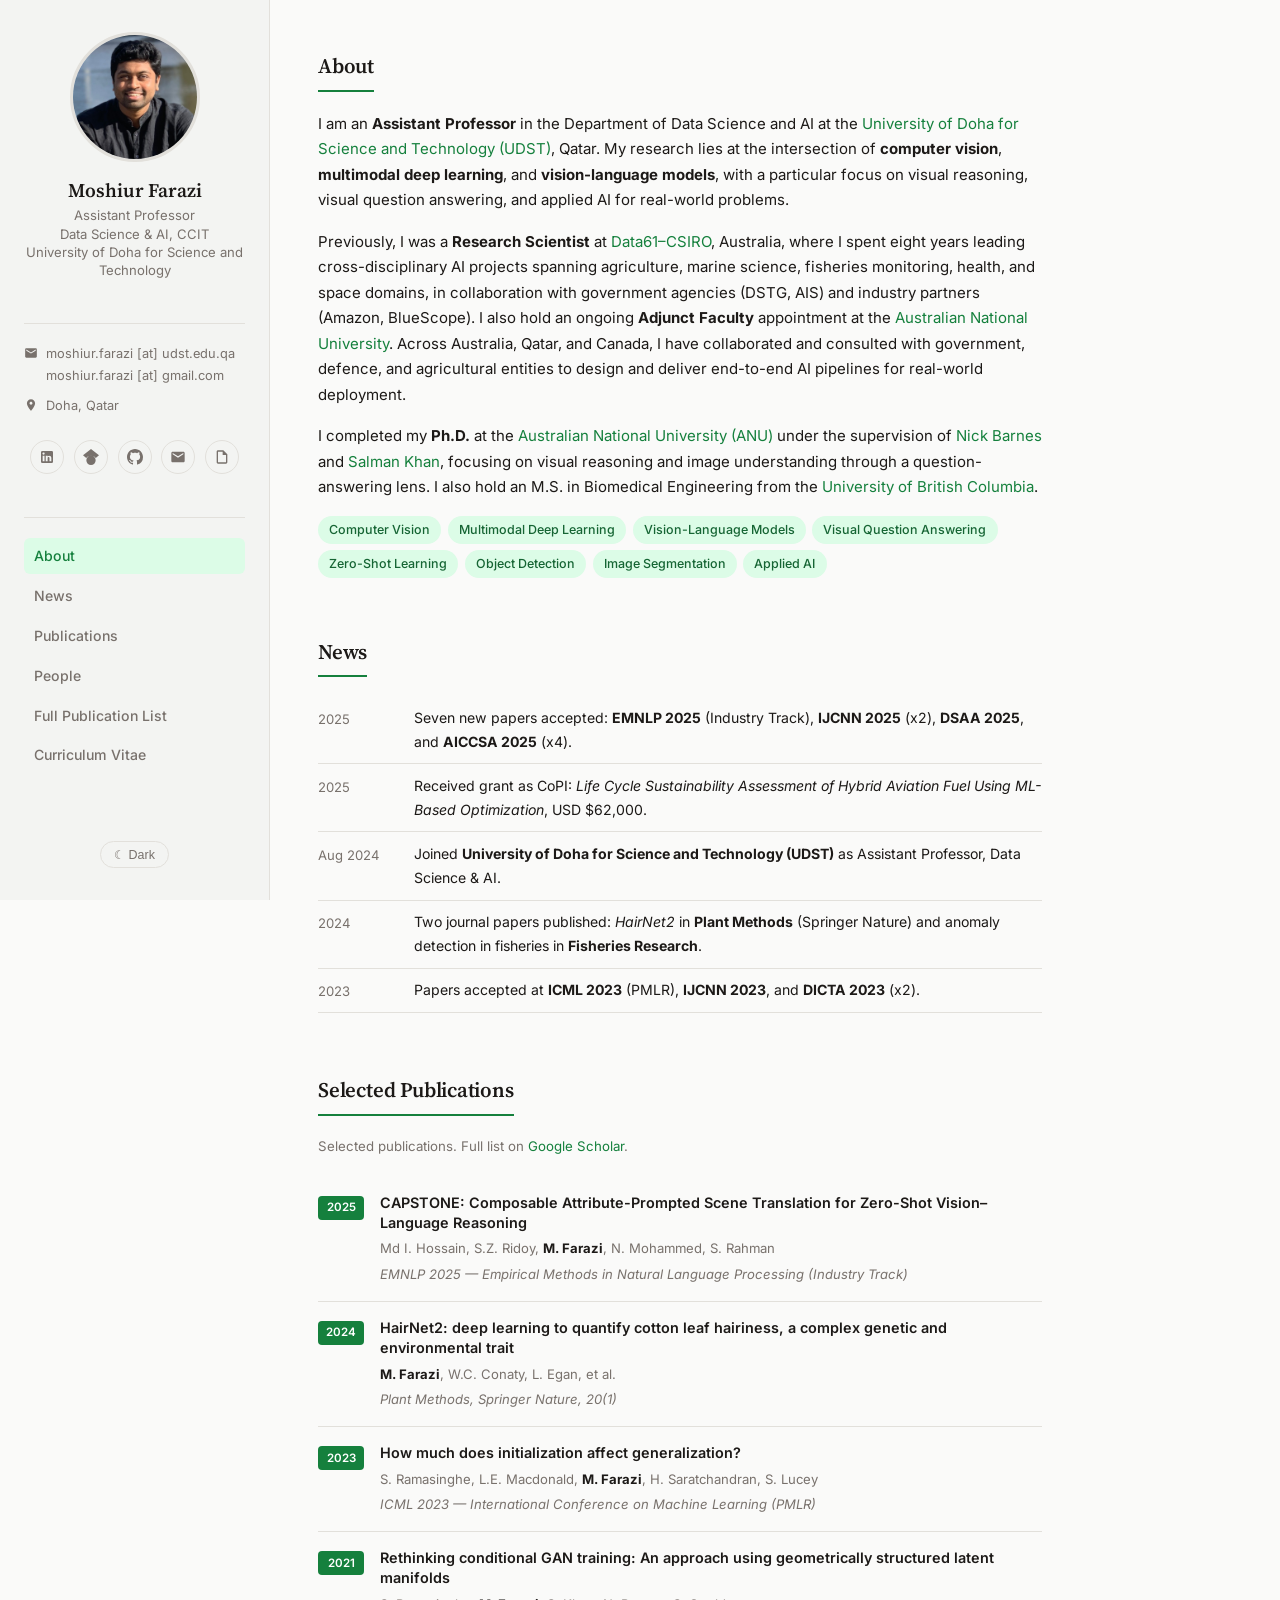
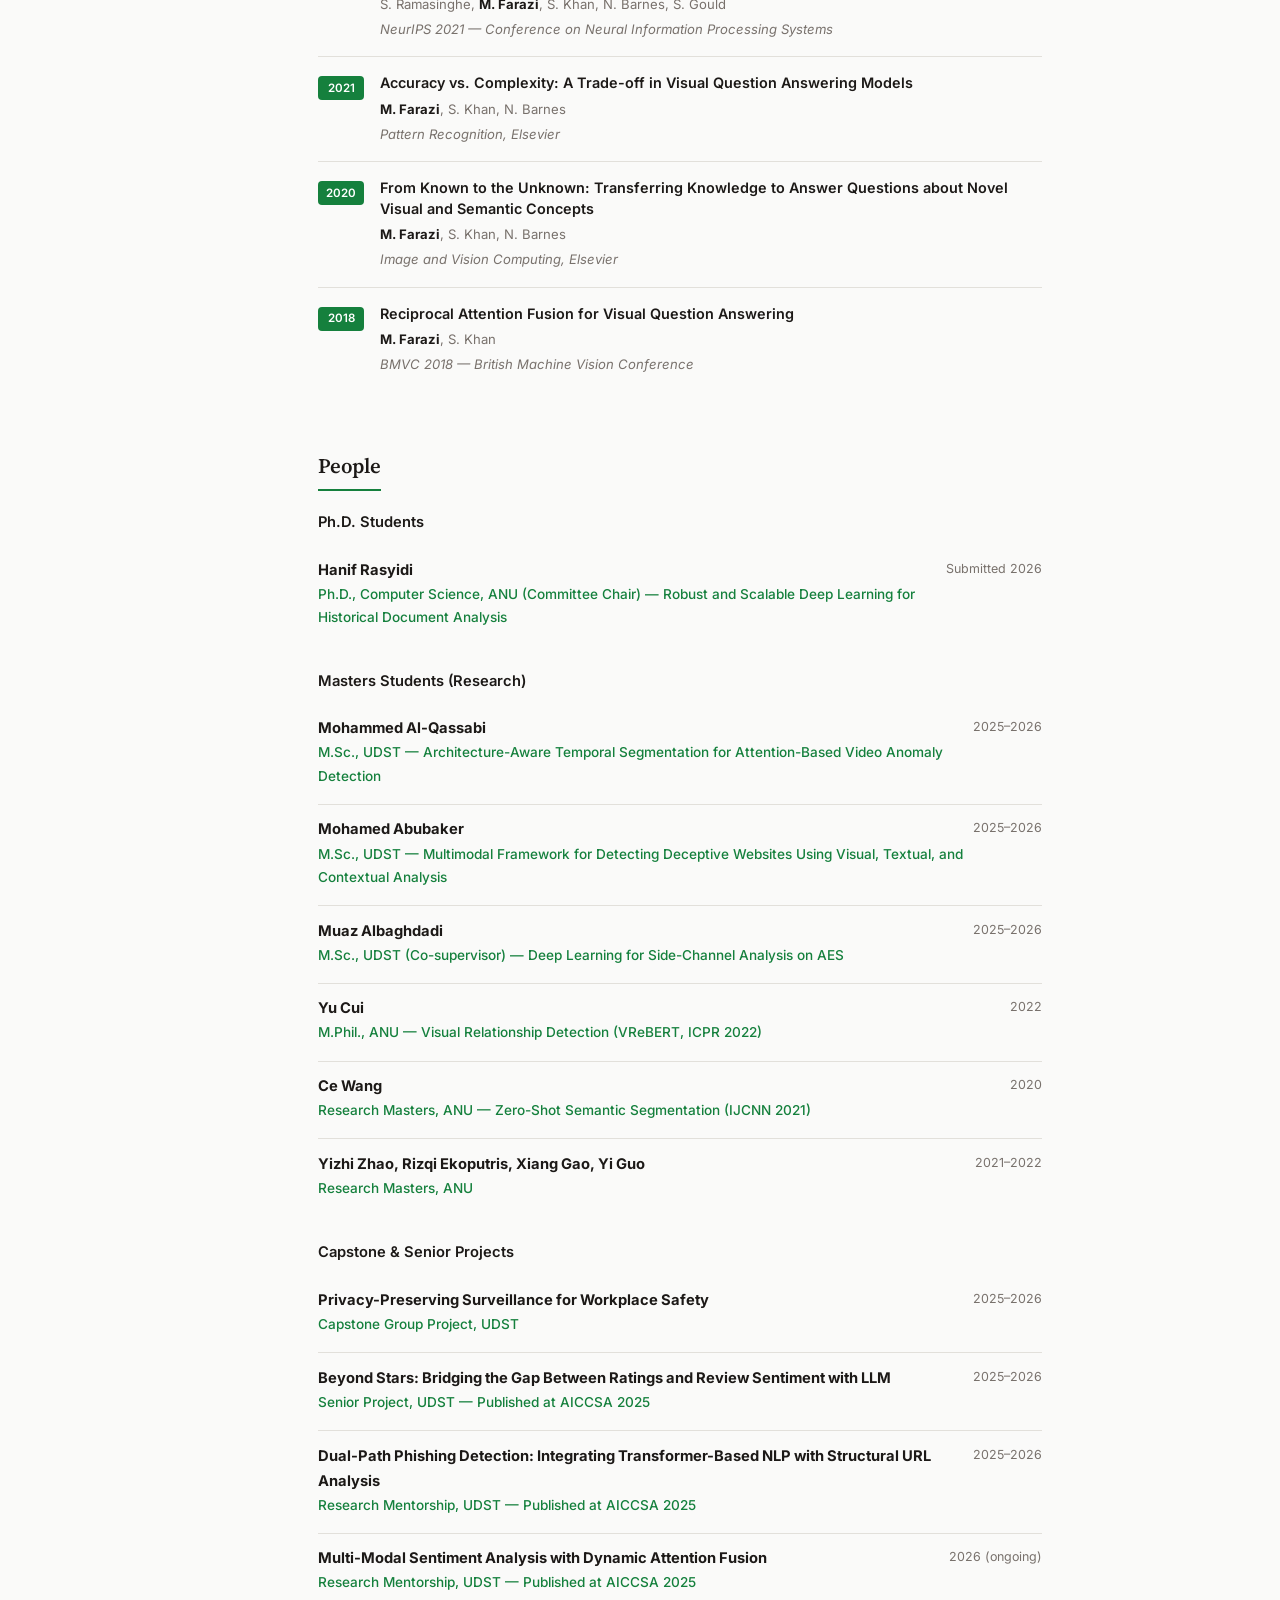
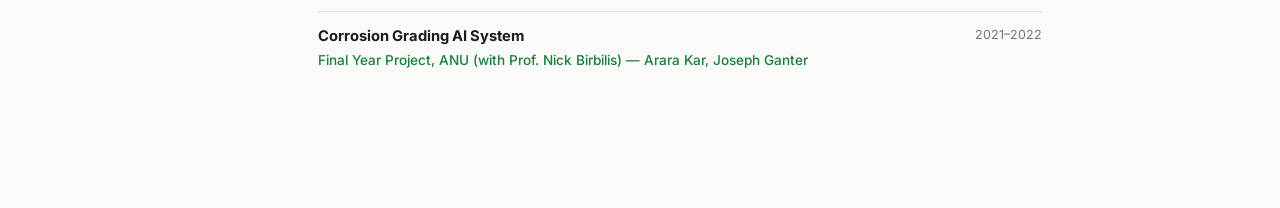
==== commit a3f61a2f: "Remove Awards and Service sections from index page These are already covered in the CV page.  Co-Aut" ====
--- a/index.html
+++ b/index.html
@@ -7,9 +7,62 @@
   <meta name="description" content="Moshiur Farazi — Assistant Professor at UDST, Doha, Qatar. AI and computer vision researcher specialising in applied AI, deep learning, and vision-language models. Experience delivering end-to-end AI solutions for government, defence, and agriculture in Australia, Qatar, and Canada." />
   <meta name="keywords" content="Moshiur Farazi, AI researcher, computer vision, applied AI, deep learning, Doha, Qatar, UDST, machine learning consultant, AI pipeline, defence AI, agriculture AI, vision-language models, chatbot, object detection, NLP" />
   <meta name="author" content="Moshiur Farazi" />
+
+  <!-- Open Graph -->
+  <meta property="og:title" content="Moshiur Farazi — AI & Computer Vision Researcher" />
+  <meta property="og:description" content="Assistant Professor at UDST, Doha, Qatar. Research in computer vision, deep learning, and vision-language models." />
+  <meta property="og:type" content="profile" />
+  <meta property="og:url" content="https://moshiurfarazi.com/" />
+  <meta property="og:image" content="https://moshiurfarazi.com/assets/img/profile.jpg" />
+
+  <!-- Twitter Card -->
+  <meta name="twitter:card" content="summary_large_image" />
+  <meta name="twitter:title" content="Moshiur Farazi — AI & Computer Vision Researcher" />
+  <meta name="twitter:description" content="Assistant Professor at UDST, Doha, Qatar. Research in computer vision, deep learning, and vision-language models." />
+  <meta name="twitter:image" content="https://moshiurfarazi.com/assets/img/profile.jpg" />
+
+  <!-- Canonical -->
+  <link rel="canonical" href="https://moshiurfarazi.com/" />
+
+  <!-- JSON-LD Structured Data -->
+  <script type="application/ld+json">
+  {
+    "@context": "https://schema.org",
+    "@type": "Person",
+    "name": "Moshiur Farazi",
+    "jobTitle": "Assistant Professor",
+    "affiliation": {
+      "@type": "Organization",
+      "name": "University of Doha for Science and Technology",
+      "address": { "@type": "PostalAddress", "addressLocality": "Doha", "addressCountry": "Qatar" }
+    },
+    "alumniOf": [
+      { "@type": "Organization", "name": "Australian National University" },
+      { "@type": "Organization", "name": "University of British Columbia" }
+    ],
+    "address": { "@type": "PostalAddress", "addressLocality": "Doha", "addressCountry": "Qatar" },
+    "knowsAbout": ["Computer Vision","Deep Learning","Vision-Language Models","Visual Question Answering","Applied AI","Machine Learning","Multimodal Learning","Object Detection","Image Segmentation"],
+    "url": "https://moshiurfarazi.com",
+    "image": "https://moshiurfarazi.com/assets/img/profile.jpg",
+    "sameAs": [
+      "https://www.linkedin.com/in/moshiur-farazi/",
+      "https://scholar.google.com/citations?user=qoytZAMAAAAJ&hl=en",
+      "https://github.com/mrfarazi"
+    ]
+  }
+  </script>
+
+  <!-- Cloudflare Web Analytics (cookieless, no consent banner needed) -->
+  <!-- REPLACE <CF_BEACON_TOKEN> with your real token from dash.cloudflare.com → Web Analytics → Add a site -->
+  <script defer src='https://static.cloudflareinsights.com/beacon.min.js' data-cf-beacon='{"token": "16efda4dda7e478e97878e947f9df56e"}'></script>
+
   <link rel="preconnect" href="https://fonts.googleapis.com" />
   <link rel="preconnect" href="https://fonts.gstatic.com" crossorigin />
   <link href="https://fonts.googleapis.com/css2?family=Source+Serif+4:ital,opsz,wght@0,8..60,400;0,8..60,600;1,8..60,400&family=Inter:wght@400;500;600;700&display=swap" rel="stylesheet" />
+  <link rel="icon" type="image/x-icon" href="assets/img/favicon.ico" />
+  <link rel="icon" type="image/png" sizes="32x32" href="assets/img/favicon-32x32.png" />
+  <link rel="icon" type="image/png" sizes="16x16" href="assets/img/favicon-16x16.png" />
+  <link rel="apple-touch-icon" sizes="180x180" href="assets/img/apple-touch-icon.png" />
   <link rel="stylesheet" href="assets/css/style.css" />
 </head>
 <body>
@@ -29,9 +82,9 @@
     <div class="sidebar-profile">
       <div class="profile-img-wrapper">
         <!-- Replace src with your actual photo, e.g. assets/img/profile.jpg -->
-        <img src="assets/img/profile.jpg" alt="Moshiur Farazi">
-      </div>
-      <div class="sidebar-name">Moshiur Farazi</div>
+        <img src="assets/img/profile.jpg" alt="Moshiur Farazi — AI and Computer Vision researcher, Assistant Professor at UDST, Doha, Qatar">
+      </div>
+      <h1 class="sidebar-name">Moshiur Farazi</h1>
       <div class="sidebar-title">
         Assistant Professor<br>
         Data Science &amp; AI, CCIT<br>
@@ -87,8 +140,6 @@
         <li><a href="#news">News</a></li>
         <li><a href="#publications">Publications</a></li>
         <li><a href="#people">People</a></li>
-        <li><a href="#service">Service</a></li>
-        <li><a href="#awards">Awards</a></li>
         <li><a href="publications.html">Full Publication List</a></li>
         <li><a href="cv.html">Curriculum Vitae</a></li>
       </ul>
@@ -101,6 +152,33 @@
 
   <!-- ===== MAIN CONTENT ===== -->
   <main class="main-content">
+
+    <!-- Mobile profile header (visible only on small screens) -->
+    <div class="mobile-profile">
+      <div class="profile-img-wrapper">
+        <img src="assets/img/profile.jpg" alt="Moshiur Farazi — AI and Computer Vision researcher, Assistant Professor at UDST, Doha, Qatar">
+      </div>
+      <div class="mobile-profile-name" aria-hidden="true">Moshiur Farazi</div>
+      <div class="mobile-profile-title">Assistant Professor, Data Science &amp; AI<br>University of Doha for Science and Technology</div>
+      <p class="mobile-profile-location">Moshiur Farazi, Assistant Professor of AI and Computer Vision at UDST in Doha, Qatar</p>
+      <div class="sidebar-social mobile-profile-social">
+        <a class="social-link" href="https://www.linkedin.com/in/moshiur-farazi/" target="_blank" rel="noopener" title="LinkedIn">
+          <svg viewBox="0 0 24 24"><path d="M19 3a2 2 0 0 1 2 2v14a2 2 0 0 1-2 2H5a2 2 0 0 1-2-2V5a2 2 0 0 1 2-2h14m-.5 15.5v-5.3a3.26 3.26 0 0 0-3.26-3.26c-.85 0-1.84.52-2.32 1.3v-1.11h-2.79v8.37h2.79v-4.93c0-.77.62-1.4 1.39-1.4a1.4 1.4 0 0 1 1.4 1.4v4.93h2.79M6.88 8.56a1.68 1.68 0 0 0 1.68-1.68c0-.93-.75-1.69-1.68-1.69a1.69 1.69 0 0 0-1.69 1.69c0 .93.76 1.68 1.69 1.68m1.39 9.94v-8.37H5.5v8.37h2.77z"/></svg>
+        </a>
+        <a class="social-link" href="https://scholar.google.com/citations?user=qoytZAMAAAAJ&hl=en" target="_blank" rel="noopener" title="Google Scholar">
+          <svg viewBox="0 0 24 24"><path d="M12 24a7 7 0 1 1 0-14 7 7 0 0 1 0 14zm0-24L0 9.5l4.838 3.94A8 8 0 0 1 12 10a8 8 0 0 1 7.162 3.44L24 9.5z"/></svg>
+        </a>
+        <a class="social-link" href="https://github.com/mrfarazi" target="_blank" rel="noopener" title="GitHub">
+          <svg viewBox="0 0 24 24"><path d="M12 0C5.37 0 0 5.37 0 12c0 5.31 3.435 9.795 8.205 11.385.6.105.825-.255.825-.57 0-.285-.015-1.23-.015-2.235-3.015.555-3.795-.735-4.035-1.41-.135-.345-.72-1.41-1.23-1.695-.42-.225-1.02-.78-.015-.795.945-.015 1.62.87 1.845 1.23 1.08 1.815 2.805 1.305 3.495.99.105-.78.42-1.305.765-1.605-2.67-.3-5.46-1.335-5.46-5.925 0-1.305.465-2.385 1.23-3.225-.12-.3-.54-1.53.12-3.18 0 0 1.005-.315 3.3 1.23.96-.27 1.98-.405 3-.405s2.04.135 3 .405c2.295-1.56 3.3-1.23 3.3-1.23.66 1.65.24 2.88.12 3.18.765.84 1.23 1.905 1.23 3.225 0 4.605-2.805 5.625-5.475 5.925.435.375.81 1.095.81 2.22 0 1.605-.015 2.895-.015 3.3 0 .315.225.69.825.57A12.02 12.02 0 0 0 24 12c0-6.63-5.37-12-12-12z"/></svg>
+        </a>
+        <a class="social-link" data-u="moshiur.farazi" data-d="gmail.com" title="Email">
+          <svg viewBox="0 0 24 24"><path d="M20 4H4c-1.1 0-2 .9-2 2v12c0 1.1.9 2 2 2h16c1.1 0 2-.9 2-2V6c0-1.1-.9-2-2-2zm0 4-8 5-8-5V6l8 5 8-5v2z"/></svg>
+        </a>
+        <a class="social-link" href="cv.html" title="Curriculum Vitae">
+          <svg viewBox="0 0 24 24"><path d="M14 2H6c-1.1 0-2 .9-2 2v16c0 1.1.9 2 2 2h12c1.1 0 2-.9 2-2V8l-6-6zm4 18H6V4h7v5h5v11z"/></svg>
+        </a>
+      </div>
+    </div>
 
     <!-- ABOUT -->
     <section id="about" class="section">
@@ -363,69 +441,6 @@
       </ul>
     </section>
 
-    <!-- SERVICE -->
-    <section id="service" class="section">
-      <h2 class="section-title">Academic Service</h2>
-      <ul class="award-list">
-        <li class="award-item">
-          <span class="award-name"><strong>Area Chair</strong>, IJCNN 2025, AICCSA 2026</span>
-        </li>
-        <li class="award-item">
-          <span class="award-name"><strong>Outstanding Reviewer</strong>, CVPR 2020</span>
-        </li>
-        <li class="award-item">
-          <span class="award-name"><strong>Reviewer</strong>, NeurIPS, CVPR, ECCV, BMVC, IEEE TPAMI, Pattern Recognition</span>
-        </li>
-      </ul>
-    </section>
-
-    <!-- AWARDS -->
-    <section id="awards" class="section">
-      <h2 class="section-title">Awards &amp; Honors</h2>
-      <ul class="award-list">
-        <li class="award-item">
-          <span class="award-name">CVPR Outstanding Reviewer Award, Computer Vision Foundation</span>
-          <span class="award-year">2020</span>
-        </li>
-        <li class="award-item">
-          <span class="award-name">Top 10 Research Pitch, MARS2021 Conference (MLAI FSP, CSIRO)</span>
-          <span class="award-year">2021</span>
-        </li>
-        <li class="award-item">
-          <span class="award-name">PhD Scholarship + HDR Fee Remission Merit Scholarship, ANU</span>
-          <span class="award-year">2016&ndash;2020</span>
-        </li>
-        <li class="award-item">
-          <span class="award-name">Research Project Award, Australian National University</span>
-          <span class="award-year">2016&ndash;2020</span>
-        </li>
-        <li class="award-item">
-          <span class="award-name">Engineers in Scrubs (EiS) Scholarship, NSERC, Government of Canada</span>
-          <span class="award-year">2014&ndash;2015</span>
-        </li>
-        <li class="award-item">
-          <span class="award-name">International Tuition Award, University of British Columbia</span>
-          <span class="award-year">2014&ndash;2015</span>
-        </li>
-        <li class="award-item">
-          <span class="award-name">Faculty of Applied Science Graduate Award, UBC</span>
-          <span class="award-year">2014</span>
-        </li>
-        <li class="award-item">
-          <span class="award-name">Commonwealth Scholarship, Imperial College London, UK <em>(Declined)</em></span>
-          <span class="award-year">2013</span>
-        </li>
-        <li class="award-item">
-          <span class="award-name">Gold Medal for Academic Excellence, Organisation of Islamic Conference (OIC)</span>
-          <span class="award-year">2011</span>
-        </li>
-        <li class="award-item">
-          <span class="award-name">Undergraduate Scholarship, Organisation of Islamic Conference (OIC)</span>
-          <span class="award-year">2007&ndash;2011</span>
-        </li>
-      </ul>
-    </section>
-
   </main>
 </div>
 
--- a/assets/css/style.css
+++ b/assets/css/style.css
@@ -479,6 +479,9 @@
 
 .hamburger svg { width: 22px; height: 22px; fill: currentColor; }
 
+/* --- Mobile profile header (inline at top of main content) --- */
+.mobile-profile { display: none; }
+
 /* --- Responsive --- */
 @media (max-width: 768px) {
   .mobile-header { display: flex; }
@@ -492,10 +495,66 @@
 
   .sidebar.open { transform: translateX(0); }
 
+  .sidebar-profile { display: none; }
+  .sidebar-contact { display: none; }
+  .sidebar-social:not(.mobile-profile-social) { display: none; }
+  .sidebar .sidebar-divider:first-of-type,
+  .sidebar .sidebar-divider:nth-of-type(2) { display: none; }
+
+  .mobile-profile {
+    display: flex;
+    flex-direction: column;
+    align-items: center;
+    text-align: center;
+    margin-bottom: 2rem;
+    padding-bottom: 1.5rem;
+    border-bottom: 1px solid var(--border);
+  }
+
+  .mobile-profile .profile-img-wrapper {
+    width: 110px;
+    height: 110px;
+    margin-bottom: 0.8rem;
+  }
+
+  .mobile-profile-name {
+    font-family: var(--font-main);
+    font-size: 1.3rem;
+    font-weight: 600;
+    color: var(--text);
+    margin-bottom: 0.2rem;
+  }
+
+  .mobile-profile-title {
+    font-size: 0.82rem;
+    color: var(--text-muted);
+    line-height: 1.4;
+    margin-bottom: 0.3rem;
+  }
+
+  .mobile-profile-location {
+    font-size: 0.72rem;
+    color: var(--text-muted);
+    margin-bottom: 0.8rem;
+  }
+
+  .mobile-profile-social {
+    margin-bottom: 0;
+  }
+
   .main-content {
     margin-left: 0;
     padding: 5rem 1.2rem 3rem;
     max-width: 100%;
+  }
+
+  .research-interests {
+    flex-wrap: wrap;
+  }
+
+  .tag {
+    max-width: 100%;
+    word-break: break-word;
   }
 
   .pub-item { flex-direction: column; gap: 0.5rem; }
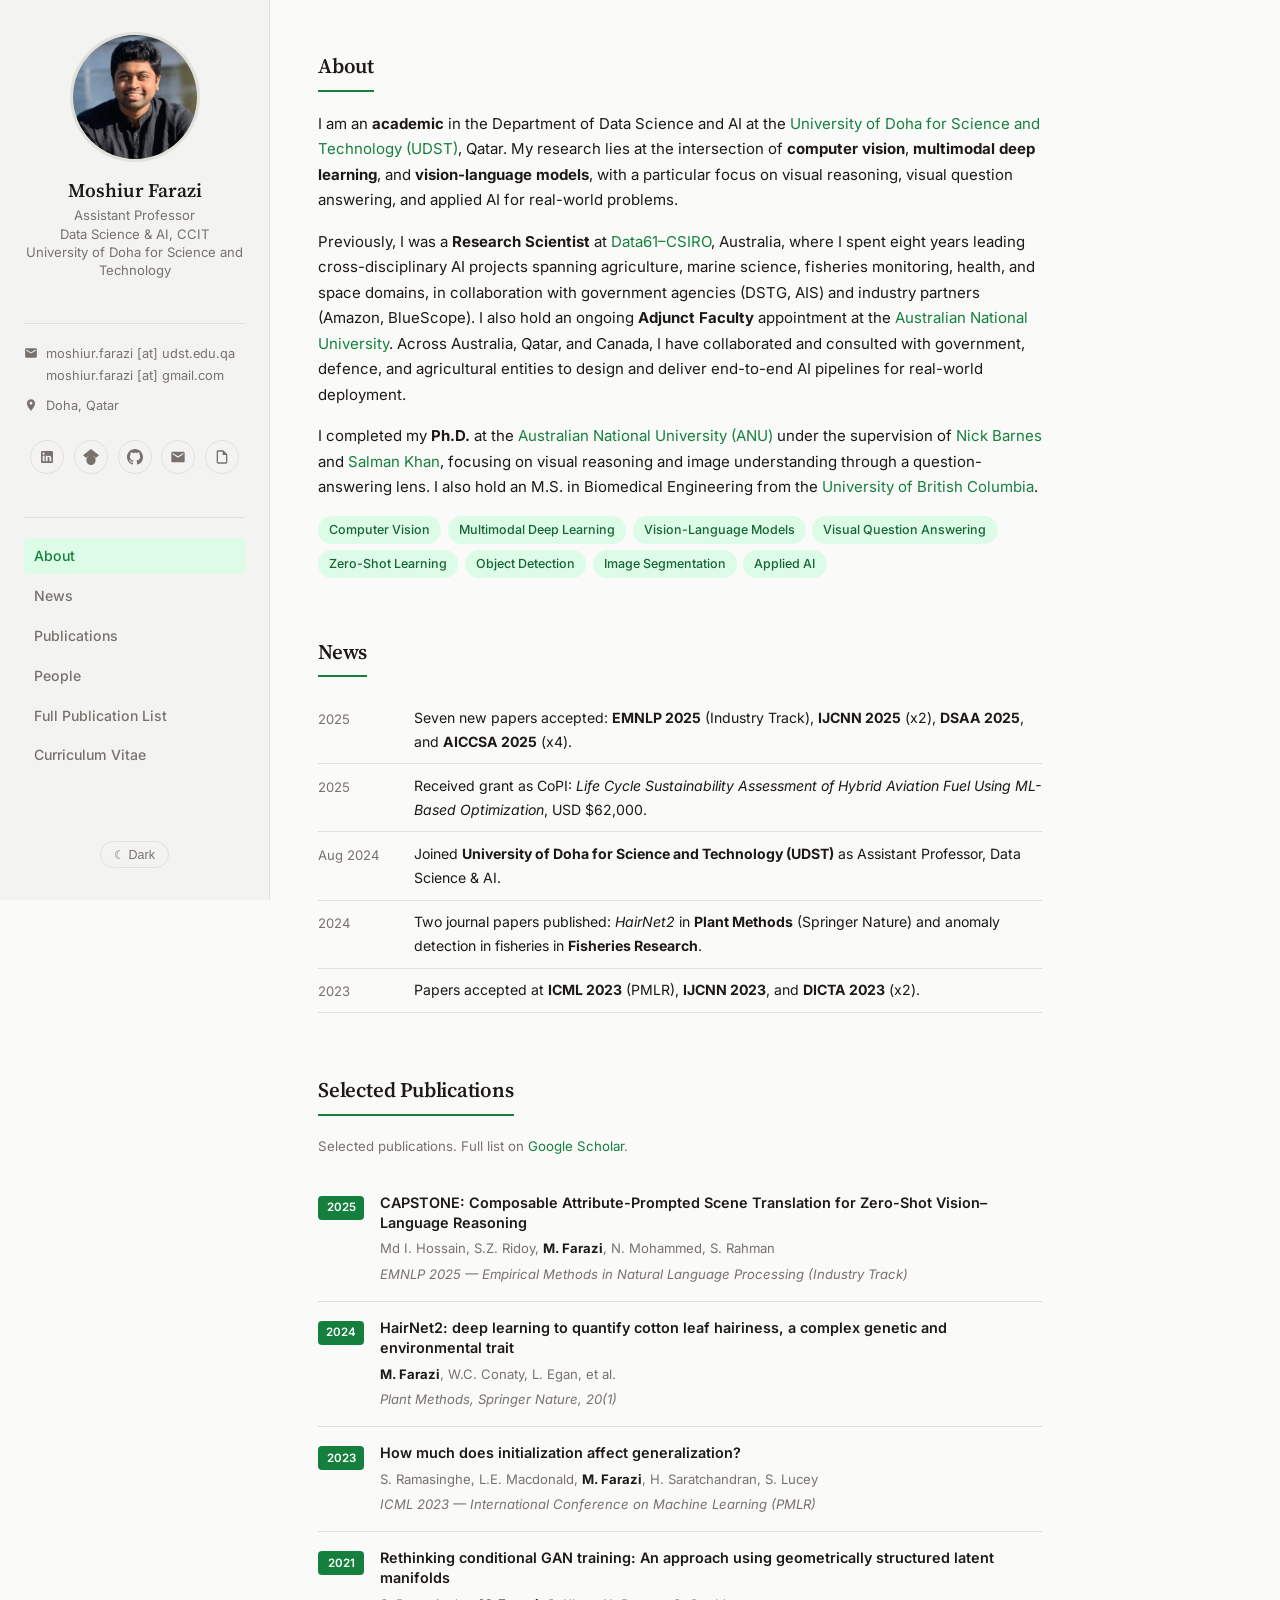
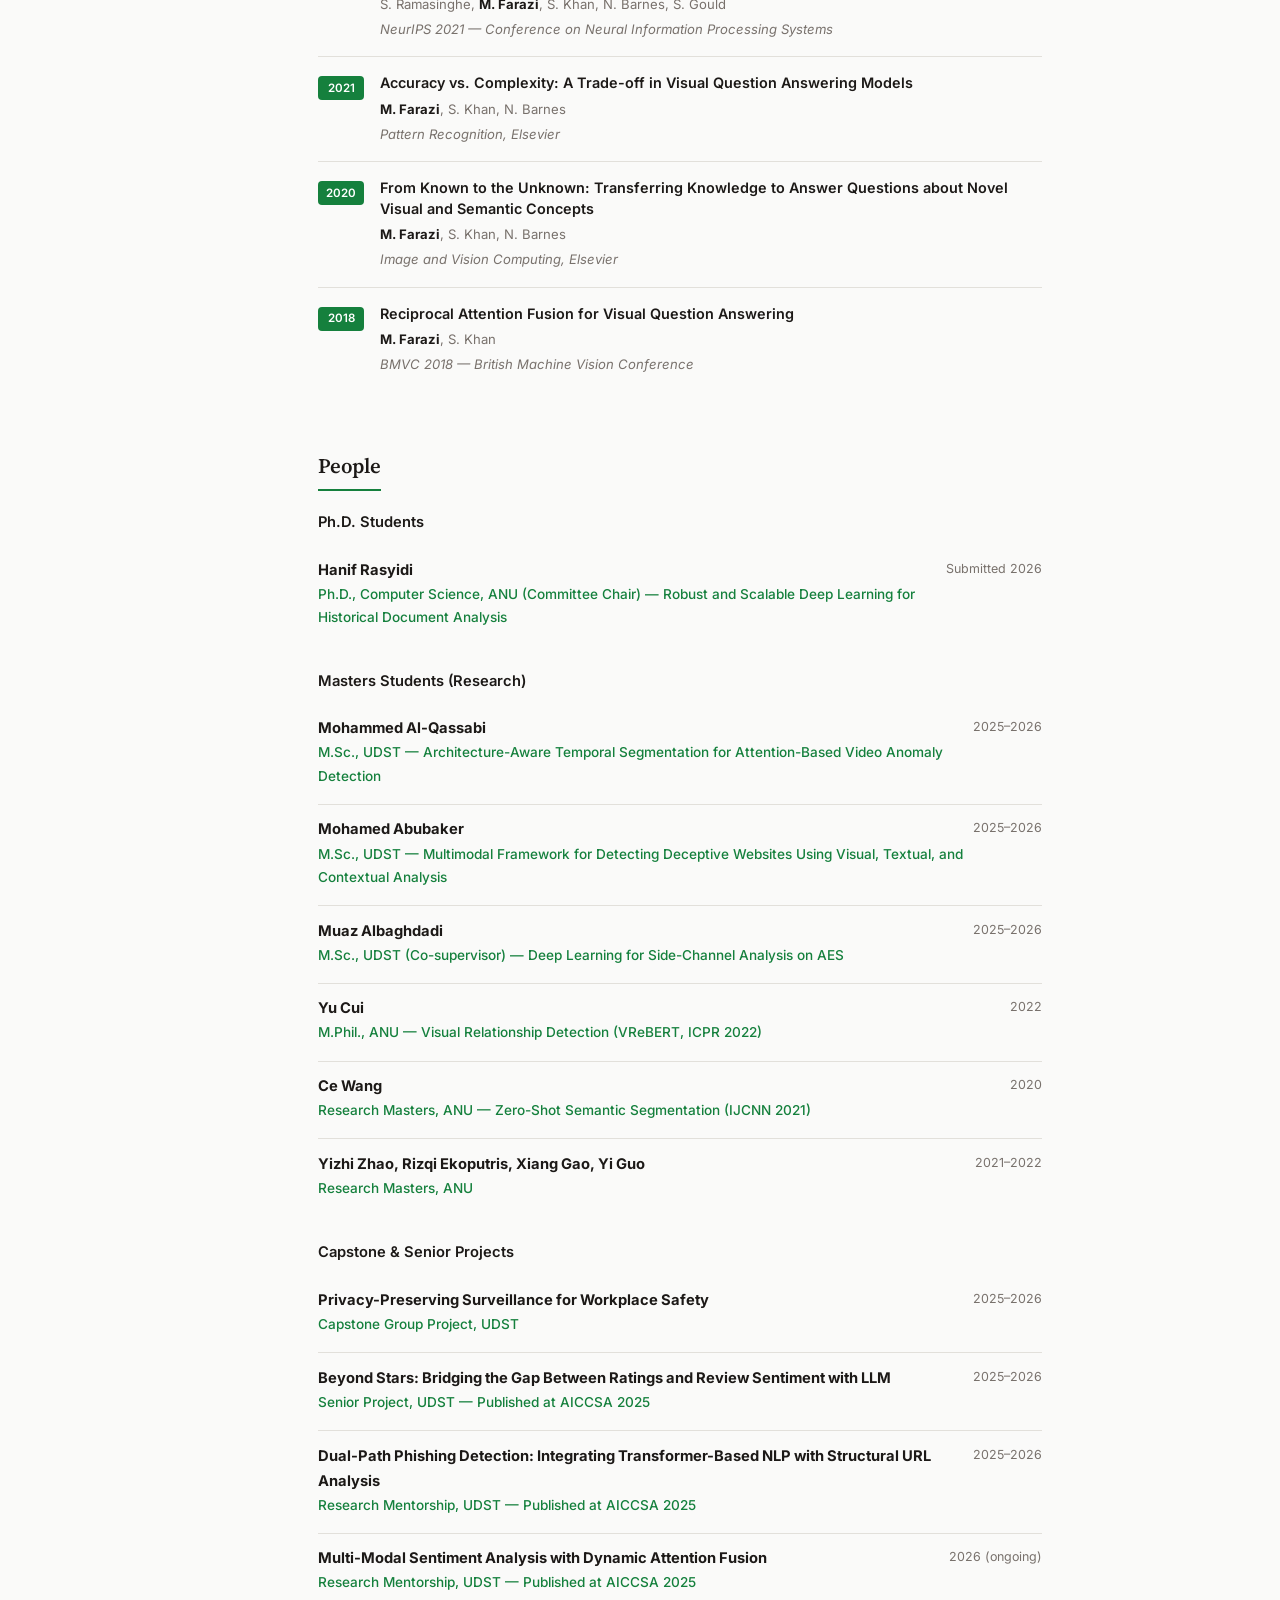
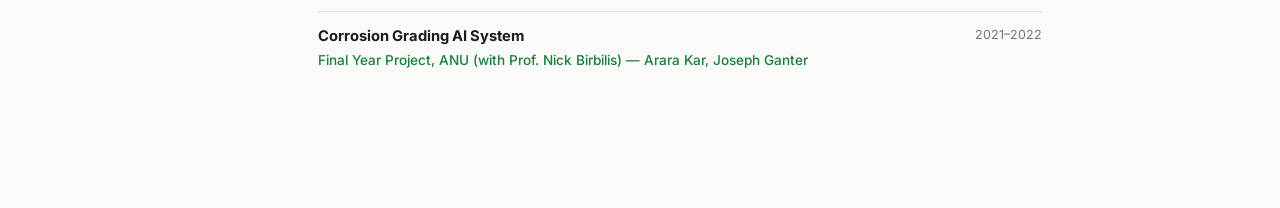
==== commit fbaca745: "Clean up website: remove CV download button, stale comments, dead CSS, add Scholar link to CV page C" ====
--- a/index.html
+++ b/index.html
@@ -52,8 +52,7 @@
   }
   </script>
 
-  <!-- Cloudflare Web Analytics (cookieless, no consent banner needed) -->
-  <!-- REPLACE <CF_BEACON_TOKEN> with your real token from dash.cloudflare.com → Web Analytics → Add a site -->
+  <!-- Cloudflare Web Analytics -->
   <script defer src='https://static.cloudflareinsights.com/beacon.min.js' data-cf-beacon='{"token": "16efda4dda7e478e97878e947f9df56e"}'></script>
 
   <link rel="preconnect" href="https://fonts.googleapis.com" />
@@ -81,7 +80,6 @@
   <aside class="sidebar">
     <div class="sidebar-profile">
       <div class="profile-img-wrapper">
-        <!-- Replace src with your actual photo, e.g. assets/img/profile.jpg -->
         <img src="assets/img/profile.jpg" alt="Moshiur Farazi — AI and Computer Vision researcher, Assistant Professor at UDST, Doha, Qatar">
       </div>
       <h1 class="sidebar-name">Moshiur Farazi</h1>
@@ -159,8 +157,7 @@
         <img src="assets/img/profile.jpg" alt="Moshiur Farazi — AI and Computer Vision researcher, Assistant Professor at UDST, Doha, Qatar">
       </div>
       <div class="mobile-profile-name" aria-hidden="true">Moshiur Farazi</div>
-      <div class="mobile-profile-title">Assistant Professor, Data Science &amp; AI<br>University of Doha for Science and Technology</div>
-      <p class="mobile-profile-location">Moshiur Farazi, Assistant Professor of AI and Computer Vision at UDST in Doha, Qatar</p>
+      <div class="mobile-profile-title">Assistant Professor, Data Science &amp; AI<br>UDST, Doha, Qatar</div>
       <div class="sidebar-social mobile-profile-social">
         <a class="social-link" href="https://www.linkedin.com/in/moshiur-farazi/" target="_blank" rel="noopener" title="LinkedIn">
           <svg viewBox="0 0 24 24"><path d="M19 3a2 2 0 0 1 2 2v14a2 2 0 0 1-2 2H5a2 2 0 0 1-2-2V5a2 2 0 0 1 2-2h14m-.5 15.5v-5.3a3.26 3.26 0 0 0-3.26-3.26c-.85 0-1.84.52-2.32 1.3v-1.11h-2.79v8.37h2.79v-4.93c0-.77.62-1.4 1.39-1.4a1.4 1.4 0 0 1 1.4 1.4v4.93h2.79M6.88 8.56a1.68 1.68 0 0 0 1.68-1.68c0-.93-.75-1.69-1.68-1.69a1.69 1.69 0 0 0-1.69 1.69c0 .93.76 1.68 1.69 1.68m1.39 9.94v-8.37H5.5v8.37h2.77z"/></svg>
@@ -185,7 +182,7 @@
       <h2 class="section-title">About</h2>
       <div class="about-text">
         <p>
-          I am an <strong>Assistant Professor</strong> in the Department of Data Science and AI at the
+          I am an <strong>academic</strong> in the Department of Data Science and AI at the
           <a href="https://www.udst.edu.qa" target="_blank" rel="noopener">University of Doha for Science and Technology (UDST)</a>, Qatar.
           My research lies at the intersection of <strong>computer vision</strong>, <strong>multimodal deep learning</strong>, and
           <strong>vision-language models</strong>, with a particular focus on visual reasoning, visual question answering,
--- a/assets/css/style.css
+++ b/assets/css/style.css
@@ -532,12 +532,6 @@
     margin-bottom: 0.3rem;
   }
 
-  .mobile-profile-location {
-    font-size: 0.72rem;
-    color: var(--text-muted);
-    margin-bottom: 0.8rem;
-  }
-
   .mobile-profile-social {
     margin-bottom: 0;
   }
